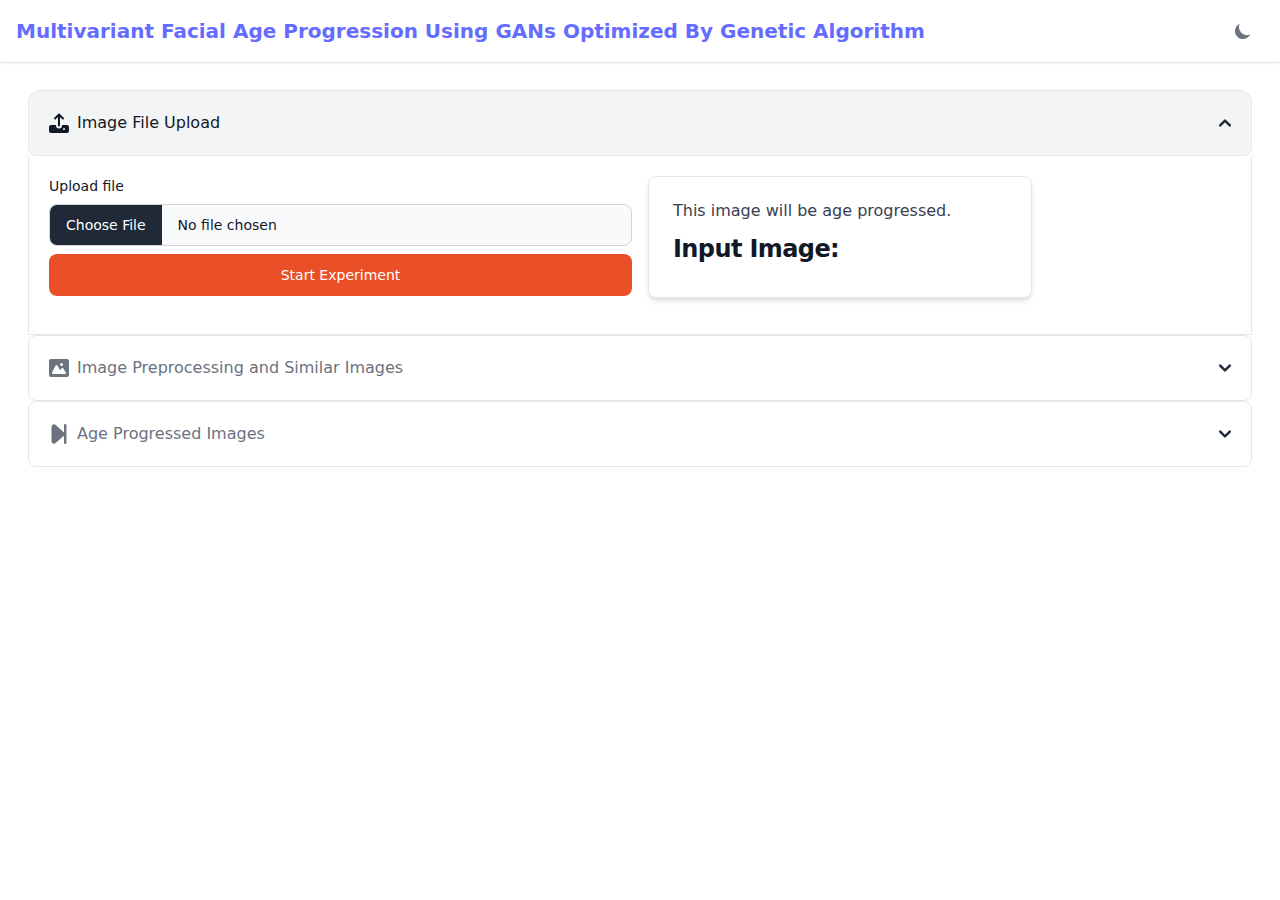
==== index.html @ 11c02775 "first commit" ====
<!doctype html>
<html lang="en">
  <head>
    <meta charset="UTF-8" />
    <link rel="icon" type="image/svg+xml" href="/vite.svg" />
    <meta name="viewport" content="width=device-width, initial-scale=1.0" />
    <title>Multivariant Facial Age Progression Using GANs Optimized By Genetic Algorithm</title>
    <script type="module" crossorigin src="/assets/index-9b1193bc.js"></script>
    <link rel="stylesheet" href="/assets/index-166c7c49.css">
  </head>
  <body class="bg-white dark:bg-gray-800">
    <div id="app"></div>
    
  </body>
</html>
---- assets/index-166c7c49.css ----
*,:before,:after{box-sizing:border-box;border-width:0;border-style:solid;border-color:#e5e7eb}:before,:after{--tw-content: ""}html{line-height:1.5;-webkit-text-size-adjust:100%;-moz-tab-size:4;-o-tab-size:4;tab-size:4;font-family:ui-sans-serif,system-ui,-apple-system,BlinkMacSystemFont,Segoe UI,Roboto,Helvetica Neue,Arial,Noto Sans,sans-serif,"Apple Color Emoji","Segoe UI Emoji",Segoe UI Symbol,"Noto Color Emoji";font-feature-settings:normal;font-variation-settings:normal}body{margin:0;line-height:inherit}hr{height:0;color:inherit;border-top-width:1px}abbr:where([title]){-webkit-text-decoration:underline dotted;text-decoration:underline dotted}h1,h2,h3,h4,h5,h6{font-size:inherit;font-weight:inherit}a{color:inherit;text-decoration:inherit}b,strong{font-weight:bolder}code,kbd,samp,pre{font-family:ui-monospace,SFMono-Regular,Menlo,Monaco,Consolas,Liberation Mono,Courier New,monospace;font-size:1em}small{font-size:80%}sub,sup{font-size:75%;line-height:0;position:relative;vertical-align:baseline}sub{bottom:-.25em}sup{top:-.5em}table{text-indent:0;border-color:inherit;border-collapse:collapse}button,input,optgroup,select,textarea{font-family:inherit;font-feature-settings:inherit;font-variation-settings:inherit;font-size:100%;font-weight:inherit;line-height:inherit;color:inherit;margin:0;padding:0}button,select{text-transform:none}button,[type=button],[type=reset],[type=submit]{-webkit-appearance:button;background-color:transparent;background-image:none}:-moz-focusring{outline:auto}:-moz-ui-invalid{box-shadow:none}progress{vertical-align:baseline}::-webkit-inner-spin-button,::-webkit-outer-spin-button{height:auto}[type=search]{-webkit-appearance:textfield;outline-offset:-2px}::-webkit-search-decoration{-webkit-appearance:none}::-webkit-file-upload-button{-webkit-appearance:button;font:inherit}summary{display:list-item}blockquote,dl,dd,h1,h2,h3,h4,h5,h6,hr,figure,p,pre{margin:0}fieldset{margin:0;padding:0}legend{padding:0}ol,ul,menu{list-style:none;margin:0;padding:0}dialog{padding:0}textarea{resize:vertical}input::-moz-placeholder,textarea::-moz-placeholder{opacity:1;color:#9ca3af}input::placeholder,textarea::placeholder{opacity:1;color:#9ca3af}button,[role=button]{cursor:pointer}:disabled{cursor:default}img,svg,video,canvas,audio,iframe,embed,object{display:block;vertical-align:middle}img,video{max-width:100%;height:auto}[hidden]{display:none}[data-tooltip-style^=light]+.tooltip>.tooltip-arrow:before{border-style:solid;border-color:#e5e7eb}[data-tooltip-style^=light]+.tooltip[data-popper-placement^=top]>.tooltip-arrow:before{border-bottom-width:1px;border-right-width:1px}[data-tooltip-style^=light]+.tooltip[data-popper-placement^=right]>.tooltip-arrow:before{border-bottom-width:1px;border-left-width:1px}[data-tooltip-style^=light]+.tooltip[data-popper-placement^=bottom]>.tooltip-arrow:before{border-top-width:1px;border-left-width:1px}[data-tooltip-style^=light]+.tooltip[data-popper-placement^=left]>.tooltip-arrow:before{border-top-width:1px;border-right-width:1px}.tooltip[data-popper-placement^=top]>.tooltip-arrow{bottom:-4px}.tooltip[data-popper-placement^=bottom]>.tooltip-arrow{top:-4px}.tooltip[data-popper-placement^=left]>.tooltip-arrow{right:-4px}.tooltip[data-popper-placement^=right]>.tooltip-arrow{left:-4px}.tooltip.invisible>.tooltip-arrow:before{visibility:hidden}[data-popper-arrow],[data-popper-arrow]:before{position:absolute;width:8px;height:8px;background:inherit}[data-popper-arrow]{visibility:hidden}[data-popper-arrow]:before{content:"";visibility:visible;transform:rotate(45deg)}[data-popper-arrow]:after{content:"";visibility:visible;transform:rotate(45deg);position:absolute;width:9px;height:9px;background:inherit}[role=tooltip]>[data-popper-arrow]:before{border-style:solid;border-color:#e5e7eb}.dark [role=tooltip]>[data-popper-arrow]:before{border-style:solid;border-color:#4b5563}[role=tooltip]>[data-popper-arrow]:after{border-style:solid;border-color:#e5e7eb}.dark [role=tooltip]>[data-popper-arrow]:after{border-style:solid;border-color:#4b5563}[data-popover][role=tooltip][data-popper-placement^=top]>[data-popper-arrow]:before{border-bottom-width:1px;border-right-width:1px}[data-popover][role=tooltip][data-popper-placement^=top]>[data-popper-arrow]:after{border-bottom-width:1px;border-right-width:1px}[data-popover][role=tooltip][data-popper-placement^=right]>[data-popper-arrow]:before{border-bottom-width:1px;border-left-width:1px}[data-popover][role=tooltip][data-popper-placement^=right]>[data-popper-arrow]:after{border-bottom-width:1px;border-left-width:1px}[data-popover][role=tooltip][data-popper-placement^=bottom]>[data-popper-arrow]:before{border-top-width:1px;border-left-width:1px}[data-popover][role=tooltip][data-popper-placement^=bottom]>[data-popper-arrow]:after{border-top-width:1px;border-left-width:1px}[data-popover][role=tooltip][data-popper-placement^=left]>[data-popper-arrow]:before{border-top-width:1px;border-right-width:1px}[data-popover][role=tooltip][data-popper-placement^=left]>[data-popper-arrow]:after{border-top-width:1px;border-right-width:1px}[data-popover][role=tooltip][data-popper-placement^=top]>[data-popper-arrow]{bottom:-5px}[data-popover][role=tooltip][data-popper-placement^=bottom]>[data-popper-arrow]{top:-5px}[data-popover][role=tooltip][data-popper-placement^=left]>[data-popper-arrow]{right:-5px}[data-popover][role=tooltip][data-popper-placement^=right]>[data-popper-arrow]{left:-5px}[type=text],[type=email],[type=url],[type=password],[type=number],[type=date],[type=datetime-local],[type=month],[type=search],[type=tel],[type=time],[type=week],[multiple],textarea,select{-webkit-appearance:none;-moz-appearance:none;appearance:none;background-color:#fff;border-color:#6b7280;border-width:1px;border-radius:0;padding:.5rem .75rem;font-size:1rem;line-height:1.5rem;--tw-shadow: 0 0 #0000}[type=text]:focus,[type=email]:focus,[type=url]:focus,[type=password]:focus,[type=number]:focus,[type=date]:focus,[type=datetime-local]:focus,[type=month]:focus,[type=search]:focus,[type=tel]:focus,[type=time]:focus,[type=week]:focus,[multiple]:focus,textarea:focus,select:focus{outline:2px solid transparent;outline-offset:2px;--tw-ring-inset: var(--tw-empty, );--tw-ring-offset-width: 0px;--tw-ring-offset-color: #fff;--tw-ring-color: #1C64F2;--tw-ring-offset-shadow: var(--tw-ring-inset) 0 0 0 var(--tw-ring-offset-width) var(--tw-ring-offset-color);--tw-ring-shadow: var(--tw-ring-inset) 0 0 0 calc(1px + var(--tw-ring-offset-width)) var(--tw-ring-color);box-shadow:var(--tw-ring-offset-shadow),var(--tw-ring-shadow),var(--tw-shadow);border-color:#1c64f2}input::-moz-placeholder,textarea::-moz-placeholder{color:#6b7280;opacity:1}input::placeholder,textarea::placeholder{color:#6b7280;opacity:1}::-webkit-datetime-edit-fields-wrapper{padding:0}::-webkit-date-and-time-value{min-height:1.5em}select:not([size]){background-image:url("data:image/svg+xml,%3csvg aria-hidden='true' xmlns='http://www.w3.org/2000/svg' fill='none' viewBox='0 0 10 6'%3e %3cpath stroke='%236B7280' stroke-linecap='round' stroke-linejoin='round' stroke-width='2' d='m1 1 4 4 4-4'/%3e %3c/svg%3e");background-position:right .75rem center;background-repeat:no-repeat;background-size:.75em .75em;padding-right:2.5rem;-webkit-print-color-adjust:exact;print-color-adjust:exact}[multiple]{background-image:initial;background-position:initial;background-repeat:unset;background-size:initial;padding-right:.75rem;-webkit-print-color-adjust:unset;print-color-adjust:unset}[type=checkbox],[type=radio]{-webkit-appearance:none;-moz-appearance:none;appearance:none;padding:0;-webkit-print-color-adjust:exact;print-color-adjust:exact;display:inline-block;vertical-align:middle;background-origin:border-box;-webkit-user-select:none;-moz-user-select:none;user-select:none;flex-shrink:0;height:1rem;width:1rem;color:#1c64f2;background-color:#fff;border-color:#6b7280;border-width:1px;--tw-shadow: 0 0 #0000}[type=checkbox]{border-radius:0}[type=radio]{border-radius:100%}[type=checkbox]:focus,[type=radio]:focus{outline:2px solid transparent;outline-offset:2px;--tw-ring-inset: var(--tw-empty, );--tw-ring-offset-width: 2px;--tw-ring-offset-color: #fff;--tw-ring-color: #1C64F2;--tw-ring-offset-shadow: var(--tw-ring-inset) 0 0 0 var(--tw-ring-offset-width) var(--tw-ring-offset-color);--tw-ring-shadow: var(--tw-ring-inset) 0 0 0 calc(2px + var(--tw-ring-offset-width)) var(--tw-ring-color);box-shadow:var(--tw-ring-offset-shadow),var(--tw-ring-shadow),var(--tw-shadow)}[type=checkbox]:checked,[type=radio]:checked,.dark [type=checkbox]:checked,.dark [type=radio]:checked{border-color:transparent;background-color:currentColor;background-size:.55em .55em;background-position:center;background-repeat:no-repeat}[type=checkbox]:checked{background-image:url("data:image/svg+xml,%3csvg aria-hidden='true' xmlns='http://www.w3.org/2000/svg' fill='none' viewBox='0 0 16 12'%3e %3cpath stroke='white' stroke-linecap='round' stroke-linejoin='round' stroke-width='3' d='M1 5.917 5.724 10.5 15 1.5'/%3e %3c/svg%3e");background-repeat:no-repeat;background-size:.55em .55em;-webkit-print-color-adjust:exact;print-color-adjust:exact}[type=radio]:checked{background-image:url("data:image/svg+xml,%3csvg viewBox='0 0 16 16' fill='white' xmlns='http://www.w3.org/2000/svg'%3e%3ccircle cx='8' cy='8' r='3'/%3e%3c/svg%3e");background-size:1em 1em}.dark [type=radio]:checked{background-image:url("data:image/svg+xml,%3csvg viewBox='0 0 16 16' fill='white' xmlns='http://www.w3.org/2000/svg'%3e%3ccircle cx='8' cy='8' r='3'/%3e%3c/svg%3e");background-size:1em 1em}[type=checkbox]:indeterminate{background-image:url("data:image/svg+xml,%3csvg aria-hidden='true' xmlns='http://www.w3.org/2000/svg' fill='none' viewBox='0 0 16 12'%3e %3cpath stroke='white' stroke-linecap='round' stroke-linejoin='round' stroke-width='3' d='M1 5.917 5.724 10.5 15 1.5'/%3e %3c/svg%3e");background-color:currentColor;border-color:transparent;background-position:center;background-repeat:no-repeat;background-size:.55em .55em;-webkit-print-color-adjust:exact;print-color-adjust:exact}[type=checkbox]:indeterminate:hover,[type=checkbox]:indeterminate:focus{border-color:transparent;background-color:currentColor}[type=file]{background:unset;border-color:inherit;border-width:0;border-radius:0;padding:0;font-size:unset;line-height:inherit}[type=file]:focus{outline:1px auto inherit}input[type=file]::file-selector-button{color:#fff;background:#1F2937;border:0;font-weight:500;font-size:.875rem;cursor:pointer;padding:.625rem 1rem .625rem 2rem;margin-inline-start:-1rem;margin-inline-end:1rem}input[type=file]::file-selector-button:hover{background:#374151}.dark input[type=file]::file-selector-button{color:#fff;background:#4B5563}.dark input[type=file]::file-selector-button:hover{background:#6B7280}input[type=range]::-webkit-slider-thumb{height:1.25rem;width:1.25rem;background:#1C64F2;border-radius:9999px;border:0;appearance:none;-moz-appearance:none;-webkit-appearance:none;cursor:pointer}input[type=range]:disabled::-webkit-slider-thumb{background:#9CA3AF}.dark input[type=range]:disabled::-webkit-slider-thumb{background:#6B7280}input[type=range]:focus::-webkit-slider-thumb{outline:2px solid transparent;outline-offset:2px;--tw-ring-offset-shadow: var(--tw-ring-inset) 0 0 0 var(--tw-ring-offset-width) var(--tw-ring-offset-color);--tw-ring-shadow: var(--tw-ring-inset) 0 0 0 calc(4px + var(--tw-ring-offset-width)) var(--tw-ring-color);box-shadow:var(--tw-ring-offset-shadow),var(--tw-ring-shadow),var(--tw-shadow, 0 0 #0000);--tw-ring-opacity: 1px;--tw-ring-color: rgb(164 202 254 / var(--tw-ring-opacity))}input[type=range]::-moz-range-thumb{height:1.25rem;width:1.25rem;background:#1C64F2;border-radius:9999px;border:0;appearance:none;-moz-appearance:none;-webkit-appearance:none;cursor:pointer}input[type=range]:disabled::-moz-range-thumb{background:#9CA3AF}.dark input[type=range]:disabled::-moz-range-thumb{background:#6B7280}input[type=range]::-moz-range-progress{background:#3F83F8}input[type=range]::-ms-fill-lower{background:#3F83F8}input[type=range].range-sm::-webkit-slider-thumb{height:1rem;width:1rem}input[type=range].range-lg::-webkit-slider-thumb{height:1.5rem;width:1.5rem}input[type=range].range-sm::-moz-range-thumb{height:1rem;width:1rem}input[type=range].range-lg::-moz-range-thumb{height:1.5rem;width:1.5rem}*,:before,:after{--tw-border-spacing-x: 0;--tw-border-spacing-y: 0;--tw-translate-x: 0;--tw-translate-y: 0;--tw-rotate: 0;--tw-skew-x: 0;--tw-skew-y: 0;--tw-scale-x: 1;--tw-scale-y: 1;--tw-pan-x: ;--tw-pan-y: ;--tw-pinch-zoom: ;--tw-scroll-snap-strictness: proximity;--tw-gradient-from-position: ;--tw-gradient-via-position: ;--tw-gradient-to-position: ;--tw-ordinal: ;--tw-slashed-zero: ;--tw-numeric-figure: ;--tw-numeric-spacing: ;--tw-numeric-fraction: ;--tw-ring-inset: ;--tw-ring-offset-width: 0px;--tw-ring-offset-color: #fff;--tw-ring-color: rgb(63 131 248 / .5);--tw-ring-offset-shadow: 0 0 #0000;--tw-ring-shadow: 0 0 #0000;--tw-shadow: 0 0 #0000;--tw-shadow-colored: 0 0 #0000;--tw-blur: ;--tw-brightness: ;--tw-contrast: ;--tw-grayscale: ;--tw-hue-rotate: ;--tw-invert: ;--tw-saturate: ;--tw-sepia: ;--tw-drop-shadow: ;--tw-backdrop-blur: ;--tw-backdrop-brightness: ;--tw-backdrop-contrast: ;--tw-backdrop-grayscale: ;--tw-backdrop-hue-rotate: ;--tw-backdrop-invert: ;--tw-backdrop-opacity: ;--tw-backdrop-saturate: ;--tw-backdrop-sepia: }::backdrop{--tw-border-spacing-x: 0;--tw-border-spacing-y: 0;--tw-translate-x: 0;--tw-translate-y: 0;--tw-rotate: 0;--tw-skew-x: 0;--tw-skew-y: 0;--tw-scale-x: 1;--tw-scale-y: 1;--tw-pan-x: ;--tw-pan-y: ;--tw-pinch-zoom: ;--tw-scroll-snap-strictness: proximity;--tw-gradient-from-position: ;--tw-gradient-via-position: ;--tw-gradient-to-position: ;--tw-ordinal: ;--tw-slashed-zero: ;--tw-numeric-figure: ;--tw-numeric-spacing: ;--tw-numeric-fraction: ;--tw-ring-inset: ;--tw-ring-offset-width: 0px;--tw-ring-offset-color: #fff;--tw-ring-color: rgb(63 131 248 / .5);--tw-ring-offset-shadow: 0 0 #0000;--tw-ring-shadow: 0 0 #0000;--tw-shadow: 0 0 #0000;--tw-shadow-colored: 0 0 #0000;--tw-blur: ;--tw-brightness: ;--tw-contrast: ;--tw-grayscale: ;--tw-hue-rotate: ;--tw-invert: ;--tw-saturate: ;--tw-sepia: ;--tw-drop-shadow: ;--tw-backdrop-blur: ;--tw-backdrop-brightness: ;--tw-backdrop-contrast: ;--tw-backdrop-grayscale: ;--tw-backdrop-hue-rotate: ;--tw-backdrop-invert: ;--tw-backdrop-opacity: ;--tw-backdrop-saturate: ;--tw-backdrop-sepia: }:root{font-family:Inter,system-ui,Avenir,Helvetica,Arial,sans-serif;line-height:1.5;font-weight:400;font-synthesis:none;text-rendering:optimizeLegibility;-webkit-font-smoothing:antialiased;-moz-osx-font-smoothing:grayscale;-webkit-text-size-adjust:100%}a{font-weight:500;color:#646cff;text-decoration:inherit}a:hover{color:#535bf2}body{margin:0;min-width:320px;min-height:100vh}h1{font-size:3.2em;line-height:1.1}.card{padding:2em}button{border-radius:8px;border:1px solid transparent;padding:.6em 1.2em;font-size:1em;font-weight:500;font-family:inherit;background-color:#1a1a1a;cursor:pointer;transition:border-color .25s}button:hover{border-color:#646cff}button:focus,button:focus-visible{outline:4px auto -webkit-focus-ring-color}@media (prefers-color-scheme: light){:root{color:#213547;background-color:#fff}a:hover{color:#747bff}button{background-color:#f9f9f9}}.container{width:100%}@media (min-width: 640px){.container{max-width:640px}}@media (min-width: 768px){.container{max-width:768px}}@media (min-width: 1024px){.container{max-width:1024px}}@media (min-width: 1280px){.container{max-width:1280px}}@media (min-width: 1536px){.container{max-width:1536px}}.sr-only{position:absolute;width:1px;height:1px;padding:0;margin:-1px;overflow:hidden;clip:rect(0,0,0,0);white-space:nowrap;border-width:0}.pointer-events-none{pointer-events:none}.static{position:static}.fixed{position:fixed}.absolute{position:absolute}.relative{position:relative}.sticky{position:sticky}.-inset-1{top:-.25rem;right:-.25rem;bottom:-.25rem;left:-.25rem}.inset-0{top:0;right:0;bottom:0;left:0}.inset-x-0{left:0;right:0}.inset-y-0{top:0;bottom:0}.-left-1{left:-.25rem}.-left-1\.5{left:-.375rem}.-left-14{left:-3.5rem}.-left-3{left:-.75rem}.-left-\[17px\]{left:-17px}.-right-\[16px\]{right:-16px}.-right-\[17px\]{right:-17px}.bottom-0{bottom:0}.bottom-4{bottom:1rem}.bottom-5{bottom:1.25rem}.bottom-6{bottom:1.5rem}.left-0{left:0}.left-1{left:.25rem}.left-1\/2{left:50%}.left-2{left:.5rem}.left-2\.5{left:.625rem}.left-5{left:1.25rem}.right-0{right:0}.right-2{right:.5rem}.right-2\.5{right:.625rem}.right-5{right:1.25rem}.right-6{right:1.5rem}.top-0{top:0}.top-1{top:.25rem}.top-1\/2{top:50%}.top-2{top:.5rem}.top-3{top:.75rem}.top-4{top:1rem}.top-5{top:1.25rem}.top-6{top:1.5rem}.top-\[124px\]{top:124px}.top-\[142px\]{top:142px}.top-\[178px\]{top:178px}.top-\[40px\]{top:40px}.top-\[72px\]{top:72px}.top-\[88px\]{top:88px}.top-\[calc\(100\%\+1rem\)\]{top:calc(100% + 1rem)}.-z-10{z-index:-10}.z-0{z-index:0}.z-10{z-index:10}.z-30{z-index:30}.z-40{z-index:40}.z-50{z-index:50}.col-span-2{grid-column:span 2 / span 2}.m-0{margin:0}.m-0\.5{margin:.125rem}.-mx-1{margin-left:-.25rem;margin-right:-.25rem}.-mx-1\.5{margin-left:-.375rem;margin-right:-.375rem}.-my-1{margin-top:-.25rem;margin-bottom:-.25rem}.-my-1\.5{margin-top:-.375rem;margin-bottom:-.375rem}.mx-2{margin-left:.5rem;margin-right:.5rem}.mx-4{margin-left:1rem;margin-right:1rem}.mx-auto{margin-left:auto;margin-right:auto}.my-1{margin-top:.25rem;margin-bottom:.25rem}.my-2{margin-top:.5rem;margin-bottom:.5rem}.my-8{margin-top:2rem;margin-bottom:2rem}.-mb-px{margin-bottom:-1px}.-ml-4{margin-left:-1rem}.-mr-1{margin-right:-.25rem}.-mr-1\.5{margin-right:-.375rem}.-mt-px{margin-top:-1px}.mb-1{margin-bottom:.25rem}.mb-10{margin-bottom:2.5rem}.mb-2{margin-bottom:.5rem}.mb-2\.5{margin-bottom:.625rem}.mb-3{margin-bottom:.75rem}.mb-4{margin-bottom:1rem}.mb-5{margin-bottom:1.25rem}.mb-6{margin-bottom:1.5rem}.mb-px{margin-bottom:1px}.ml-1{margin-left:.25rem}.ml-1\.5{margin-left:.375rem}.ml-2{margin-left:.5rem}.ml-3{margin-left:.75rem}.ml-4{margin-left:1rem}.ml-6{margin-left:1.5rem}.ml-auto{margin-left:auto}.mr-1{margin-right:.25rem}.mr-2{margin-right:.5rem}.mr-3{margin-right:.75rem}.mr-4{margin-right:1rem}.mt-0{margin-top:0}.mt-0\.5{margin-top:.125rem}.mt-1{margin-top:.25rem}.mt-1\.5{margin-top:.375rem}.mt-2{margin-top:.5rem}.mt-3{margin-top:.75rem}.mt-4{margin-top:1rem}.mt-6{margin-top:1.5rem}.block{display:block}.inline-block{display:inline-block}.inline{display:inline}.flex{display:flex}.inline-flex{display:inline-flex}.table{display:table}.grid{display:grid}.\!hidden{display:none!important}.hidden{display:none}.h-0{height:0px}.h-0\.5{height:.125rem}.h-1{height:.25rem}.h-10{height:2.5rem}.h-12{height:3rem}.h-14{height:3.5rem}.h-16{height:4rem}.h-2{height:.5rem}.h-2\.5{height:.625rem}.h-20{height:5rem}.h-24{height:6rem}.h-3{height:.75rem}.h-3\.5{height:.875rem}.h-36{height:9rem}.h-4{height:1rem}.h-48{height:12rem}.h-5{height:1.25rem}.h-56{height:14rem}.h-6{height:1.5rem}.h-64{height:16rem}.h-7{height:1.75rem}.h-72{height:18rem}.h-8{height:2rem}.h-80{height:20rem}.h-9{height:2.25rem}.h-96{height:24rem}.h-\[10px\]{height:10px}.h-\[140px\]{height:140px}.h-\[156px\]{height:156px}.h-\[172px\]{height:172px}.h-\[17px\]{height:17px}.h-\[18px\]{height:18px}.h-\[193px\]{height:193px}.h-\[213px\]{height:213px}.h-\[24px\]{height:24px}.h-\[32px\]{height:32px}.h-\[41px\]{height:41px}.h-\[426px\]{height:426px}.h-\[454px\]{height:454px}.h-\[46px\]{height:46px}.h-\[52px\]{height:52px}.h-\[55px\]{height:55px}.h-\[572px\]{height:572px}.h-\[5px\]{height:5px}.h-\[600px\]{height:600px}.h-\[63px\]{height:63px}.h-\[64px\]{height:64px}.h-auto{height:auto}.h-full{height:100%}.h-modal{height:calc(100% - 2rem)}.h-px{height:1px}.max-h-64{max-height:16rem}.max-h-full{max-height:100%}.w-1{width:.25rem}.w-1\/2{width:50%}.w-10{width:2.5rem}.w-10\/12{width:83.333333%}.w-11{width:2.75rem}.w-11\/12{width:91.666667%}.w-12{width:3rem}.w-14{width:3.5rem}.w-2{width:.5rem}.w-2\.5{width:.625rem}.w-2\/4{width:50%}.w-20{width:5rem}.w-24{width:6rem}.w-3{width:.75rem}.w-3\.5{width:.875rem}.w-32{width:8rem}.w-36{width:9rem}.w-4{width:1rem}.w-48{width:12rem}.w-5{width:1.25rem}.w-6{width:1.5rem}.w-64{width:16rem}.w-8{width:2rem}.w-8\/12{width:66.666667%}.w-80{width:20rem}.w-9{width:2.25rem}.w-9\/12{width:75%}.w-\[100\%\]{width:100%}.w-\[10px\]{width:10px}.w-\[148px\]{width:148px}.w-\[188px\]{width:188px}.w-\[1px\]{width:1px}.w-\[208px\]{width:208px}.w-\[272px\]{width:272px}.w-\[300px\]{width:300px}.w-\[3px\]{width:3px}.w-\[52px\]{width:52px}.w-\[56px\]{width:56px}.w-\[6px\]{width:6px}.w-\[calc\(100\%-2rem\)\]{width:calc(100% - 2rem)}.w-full{width:100%}.min-w-\[100\%\]{min-width:100%}.max-w-2xl{max-width:42rem}.max-w-4xl{max-width:56rem}.max-w-7xl{max-width:80rem}.max-w-\[133px\]{max-width:133px}.max-w-\[301px\]{max-width:301px}.max-w-\[341px\]{max-width:341px}.max-w-\[351px\]{max-width:351px}.max-w-\[540px\]{max-width:540px}.max-w-\[640px\]{max-width:640px}.max-w-\[83px\]{max-width:83px}.max-w-full{max-width:100%}.max-w-lg{max-width:32rem}.max-w-md{max-width:28rem}.max-w-screen-md{max-width:768px}.max-w-screen-xl{max-width:1280px}.max-w-sm{max-width:24rem}.max-w-xl{max-width:36rem}.max-w-xs{max-width:20rem}.flex-1{flex:1 1 0%}.flex-shrink-0,.shrink-0{flex-shrink:0}.origin-\[0\]{transform-origin:0}.-translate-x-1\/2{--tw-translate-x: -50%;transform:translate(var(--tw-translate-x),var(--tw-translate-y)) rotate(var(--tw-rotate)) skew(var(--tw-skew-x)) skewY(var(--tw-skew-y)) scaleX(var(--tw-scale-x)) scaleY(var(--tw-scale-y))}.-translate-x-1\/3{--tw-translate-x: -33.333333%;transform:translate(var(--tw-translate-x),var(--tw-translate-y)) rotate(var(--tw-rotate)) skew(var(--tw-skew-x)) skewY(var(--tw-skew-y)) scaleX(var(--tw-scale-x)) scaleY(var(--tw-scale-y))}.-translate-y-1\/2{--tw-translate-y: -50%;transform:translate(var(--tw-translate-x),var(--tw-translate-y)) rotate(var(--tw-rotate)) skew(var(--tw-skew-x)) skewY(var(--tw-skew-y)) scaleX(var(--tw-scale-x)) scaleY(var(--tw-scale-y))}.-translate-y-1\/3{--tw-translate-y: -33.333333%;transform:translate(var(--tw-translate-x),var(--tw-translate-y)) rotate(var(--tw-rotate)) skew(var(--tw-skew-x)) skewY(var(--tw-skew-y)) scaleX(var(--tw-scale-x)) scaleY(var(--tw-scale-y))}.-translate-y-4{--tw-translate-y: -1rem;transform:translate(var(--tw-translate-x),var(--tw-translate-y)) rotate(var(--tw-rotate)) skew(var(--tw-skew-x)) skewY(var(--tw-skew-y)) scaleX(var(--tw-scale-x)) scaleY(var(--tw-scale-y))}.-translate-y-6{--tw-translate-y: -1.5rem;transform:translate(var(--tw-translate-x),var(--tw-translate-y)) rotate(var(--tw-rotate)) skew(var(--tw-skew-x)) skewY(var(--tw-skew-y)) scaleX(var(--tw-scale-x)) scaleY(var(--tw-scale-y))}.translate-x-1\/3{--tw-translate-x: 33.333333%;transform:translate(var(--tw-translate-x),var(--tw-translate-y)) rotate(var(--tw-rotate)) skew(var(--tw-skew-x)) skewY(var(--tw-skew-y)) scaleX(var(--tw-scale-x)) scaleY(var(--tw-scale-y))}.translate-y-1\/3{--tw-translate-y: 33.333333%;transform:translate(var(--tw-translate-x),var(--tw-translate-y)) rotate(var(--tw-rotate)) skew(var(--tw-skew-x)) skewY(var(--tw-skew-y)) scaleX(var(--tw-scale-x)) scaleY(var(--tw-scale-y))}.rotate-45{--tw-rotate: 45deg;transform:translate(var(--tw-translate-x),var(--tw-translate-y)) rotate(var(--tw-rotate)) skew(var(--tw-skew-x)) skewY(var(--tw-skew-y)) scaleX(var(--tw-scale-x)) scaleY(var(--tw-scale-y))}.scale-75{--tw-scale-x: .75;--tw-scale-y: .75;transform:translate(var(--tw-translate-x),var(--tw-translate-y)) rotate(var(--tw-rotate)) skew(var(--tw-skew-x)) skewY(var(--tw-skew-y)) scaleX(var(--tw-scale-x)) scaleY(var(--tw-scale-y))}.transform{transform:translate(var(--tw-translate-x),var(--tw-translate-y)) rotate(var(--tw-rotate)) skew(var(--tw-skew-x)) skewY(var(--tw-skew-y)) scaleX(var(--tw-scale-x)) scaleY(var(--tw-scale-y))}@keyframes pulse{50%{opacity:.5}}.animate-pulse{animation:pulse 2s cubic-bezier(.4,0,.6,1) infinite}@keyframes spin{to{transform:rotate(360deg)}}.animate-spin{animation:spin 1s linear infinite}.cursor-not-allowed{cursor:not-allowed}.cursor-pointer{cursor:pointer}.resize{resize:both}.list-inside{list-style-position:inside}.list-outside{list-style-position:outside}.list-decimal{list-style-type:decimal}.list-disc{list-style-type:disc}.list-none{list-style-type:none}.appearance-none{-webkit-appearance:none;-moz-appearance:none;appearance:none}.grid-flow-row{grid-auto-flow:row}.grid-cols-1{grid-template-columns:repeat(1,minmax(0,1fr))}.grid-cols-2{grid-template-columns:repeat(2,minmax(0,1fr))}.grid-cols-3{grid-template-columns:repeat(3,minmax(0,1fr))}.grid-cols-4{grid-template-columns:repeat(4,minmax(0,1fr))}.grid-cols-7{grid-template-columns:repeat(7,minmax(0,1fr))}.flex-row{flex-direction:row}.flex-col{flex-direction:column}.flex-col-reverse{flex-direction:column-reverse}.flex-wrap{flex-wrap:wrap}.items-start{align-items:flex-start}.items-end{align-items:flex-end}.items-center{align-items:center}.items-baseline{align-items:baseline}.justify-start{justify-content:flex-start}.justify-end{justify-content:flex-end}.justify-center{justify-content:center}.justify-between{justify-content:space-between}.justify-around{justify-content:space-around}.gap-1{gap:.25rem}.gap-2{gap:.5rem}.gap-3{gap:.75rem}.gap-4{gap:1rem}.gap-8{gap:2rem}.gap-y-4{row-gap:1rem}.-space-x-px>:not([hidden])~:not([hidden]){--tw-space-x-reverse: 0;margin-right:calc(-1px * var(--tw-space-x-reverse));margin-left:calc(-1px * calc(1 - var(--tw-space-x-reverse)))}.space-x-1>:not([hidden])~:not([hidden]){--tw-space-x-reverse: 0;margin-right:calc(.25rem * var(--tw-space-x-reverse));margin-left:calc(.25rem * calc(1 - var(--tw-space-x-reverse)))}.space-x-2>:not([hidden])~:not([hidden]){--tw-space-x-reverse: 0;margin-right:calc(.5rem * var(--tw-space-x-reverse));margin-left:calc(.5rem * calc(1 - var(--tw-space-x-reverse)))}.space-x-3>:not([hidden])~:not([hidden]){--tw-space-x-reverse: 0;margin-right:calc(.75rem * var(--tw-space-x-reverse));margin-left:calc(.75rem * calc(1 - var(--tw-space-x-reverse)))}.space-x-4>:not([hidden])~:not([hidden]){--tw-space-x-reverse: 0;margin-right:calc(1rem * var(--tw-space-x-reverse));margin-left:calc(1rem * calc(1 - var(--tw-space-x-reverse)))}.space-x-6>:not([hidden])~:not([hidden]){--tw-space-x-reverse: 0;margin-right:calc(1.5rem * var(--tw-space-x-reverse));margin-left:calc(1.5rem * calc(1 - var(--tw-space-x-reverse)))}.space-y-1>:not([hidden])~:not([hidden]){--tw-space-y-reverse: 0;margin-top:calc(.25rem * calc(1 - var(--tw-space-y-reverse)));margin-bottom:calc(.25rem * var(--tw-space-y-reverse))}.space-y-2>:not([hidden])~:not([hidden]){--tw-space-y-reverse: 0;margin-top:calc(.5rem * calc(1 - var(--tw-space-y-reverse)));margin-bottom:calc(.5rem * var(--tw-space-y-reverse))}.space-y-2\.5>:not([hidden])~:not([hidden]){--tw-space-y-reverse: 0;margin-top:calc(.625rem * calc(1 - var(--tw-space-y-reverse)));margin-bottom:calc(.625rem * var(--tw-space-y-reverse))}.space-y-4>:not([hidden])~:not([hidden]){--tw-space-y-reverse: 0;margin-top:calc(1rem * calc(1 - var(--tw-space-y-reverse)));margin-bottom:calc(1rem * var(--tw-space-y-reverse))}.space-y-6>:not([hidden])~:not([hidden]){--tw-space-y-reverse: 0;margin-top:calc(1.5rem * calc(1 - var(--tw-space-y-reverse)));margin-bottom:calc(1.5rem * var(--tw-space-y-reverse))}.space-y-8>:not([hidden])~:not([hidden]){--tw-space-y-reverse: 0;margin-top:calc(2rem * calc(1 - var(--tw-space-y-reverse)));margin-bottom:calc(2rem * var(--tw-space-y-reverse))}.divide-x>:not([hidden])~:not([hidden]){--tw-divide-x-reverse: 0;border-right-width:calc(1px * var(--tw-divide-x-reverse));border-left-width:calc(1px * calc(1 - var(--tw-divide-x-reverse)))}.divide-y>:not([hidden])~:not([hidden]){--tw-divide-y-reverse: 0;border-top-width:calc(1px * calc(1 - var(--tw-divide-y-reverse)));border-bottom-width:calc(1px * var(--tw-divide-y-reverse))}.divide-blue-300>:not([hidden])~:not([hidden]){--tw-divide-opacity: 1;border-color:rgb(164 202 254 / var(--tw-divide-opacity))}.divide-blue-400>:not([hidden])~:not([hidden]){--tw-divide-opacity: 1;border-color:rgb(118 169 250 / var(--tw-divide-opacity))}.divide-gray-100>:not([hidden])~:not([hidden]){--tw-divide-opacity: 1;border-color:rgb(243 244 246 / var(--tw-divide-opacity))}.divide-gray-200>:not([hidden])~:not([hidden]){--tw-divide-opacity: 1;border-color:rgb(229 231 235 / var(--tw-divide-opacity))}.divide-gray-300>:not([hidden])~:not([hidden]){--tw-divide-opacity: 1;border-color:rgb(209 213 219 / var(--tw-divide-opacity))}.divide-gray-400>:not([hidden])~:not([hidden]){--tw-divide-opacity: 1;border-color:rgb(156 163 175 / var(--tw-divide-opacity))}.divide-gray-500>:not([hidden])~:not([hidden]){--tw-divide-opacity: 1;border-color:rgb(107 114 128 / var(--tw-divide-opacity))}.divide-gray-700>:not([hidden])~:not([hidden]){--tw-divide-opacity: 1;border-color:rgb(55 65 81 / var(--tw-divide-opacity))}.divide-green-300>:not([hidden])~:not([hidden]){--tw-divide-opacity: 1;border-color:rgb(132 225 188 / var(--tw-divide-opacity))}.divide-green-400>:not([hidden])~:not([hidden]){--tw-divide-opacity: 1;border-color:rgb(49 196 141 / var(--tw-divide-opacity))}.divide-indigo-300>:not([hidden])~:not([hidden]){--tw-divide-opacity: 1;border-color:rgb(180 198 252 / var(--tw-divide-opacity))}.divide-indigo-400>:not([hidden])~:not([hidden]){--tw-divide-opacity: 1;border-color:rgb(141 162 251 / var(--tw-divide-opacity))}.divide-orange-300>:not([hidden])~:not([hidden]){--tw-divide-opacity: 1;border-color:rgb(253 186 140 / var(--tw-divide-opacity))}.divide-pink-300>:not([hidden])~:not([hidden]){--tw-divide-opacity: 1;border-color:rgb(248 180 217 / var(--tw-divide-opacity))}.divide-pink-400>:not([hidden])~:not([hidden]){--tw-divide-opacity: 1;border-color:rgb(241 126 184 / var(--tw-divide-opacity))}.divide-primary-500>:not([hidden])~:not([hidden]){--tw-divide-opacity: 1;border-color:rgb(254 121 93 / var(--tw-divide-opacity))}.divide-purple-300>:not([hidden])~:not([hidden]){--tw-divide-opacity: 1;border-color:rgb(202 191 253 / var(--tw-divide-opacity))}.divide-purple-400>:not([hidden])~:not([hidden]){--tw-divide-opacity: 1;border-color:rgb(172 148 250 / var(--tw-divide-opacity))}.divide-red-300>:not([hidden])~:not([hidden]){--tw-divide-opacity: 1;border-color:rgb(248 180 180 / var(--tw-divide-opacity))}.divide-red-400>:not([hidden])~:not([hidden]){--tw-divide-opacity: 1;border-color:rgb(249 128 128 / var(--tw-divide-opacity))}.divide-yellow-300>:not([hidden])~:not([hidden]){--tw-divide-opacity: 1;border-color:rgb(250 202 21 / var(--tw-divide-opacity))}.divide-yellow-400>:not([hidden])~:not([hidden]){--tw-divide-opacity: 1;border-color:rgb(227 160 8 / var(--tw-divide-opacity))}.self-center{align-self:center}.overflow-hidden{overflow:hidden}.overflow-x-auto{overflow-x:auto}.overflow-y-auto{overflow-y:auto}.overflow-y-scroll{overflow-y:scroll}.overscroll-contain{overscroll-behavior:contain}.whitespace-normal{white-space:normal}.whitespace-nowrap{white-space:nowrap}.whitespace-pre{white-space:pre}.whitespace-pre-line{white-space:pre-line}.whitespace-pre-wrap{white-space:pre-wrap}.\!rounded-md{border-radius:.375rem!important}.rounded{border-radius:.25rem}.rounded-\[2\.5rem\]{border-radius:2.5rem}.rounded-\[2rem\]{border-radius:2rem}.rounded-full{border-radius:9999px}.rounded-lg{border-radius:.5rem}.rounded-sm{border-radius:.125rem}.rounded-xl{border-radius:.75rem}.rounded-b{border-bottom-right-radius:.25rem;border-bottom-left-radius:.25rem}.rounded-b-\[1rem\]{border-bottom-right-radius:1rem;border-bottom-left-radius:1rem}.rounded-b-\[2\.5rem\]{border-bottom-right-radius:2.5rem;border-bottom-left-radius:2.5rem}.rounded-b-lg{border-bottom-right-radius:.5rem;border-bottom-left-radius:.5rem}.rounded-b-xl{border-bottom-right-radius:.75rem;border-bottom-left-radius:.75rem}.rounded-l{border-top-left-radius:.25rem;border-bottom-left-radius:.25rem}.rounded-l-full{border-top-left-radius:9999px;border-bottom-left-radius:9999px}.rounded-l-lg{border-top-left-radius:.5rem;border-bottom-left-radius:.5rem}.rounded-r{border-top-right-radius:.25rem;border-bottom-right-radius:.25rem}.rounded-r-full{border-top-right-radius:9999px;border-bottom-right-radius:9999px}.rounded-r-lg{border-top-right-radius:.5rem;border-bottom-right-radius:.5rem}.rounded-t{border-top-left-radius:.25rem;border-top-right-radius:.25rem}.rounded-t-\[2\.5rem\]{border-top-left-radius:2.5rem;border-top-right-radius:2.5rem}.rounded-t-lg{border-top-left-radius:.5rem;border-top-right-radius:.5rem}.rounded-t-md{border-top-left-radius:.375rem;border-top-right-radius:.375rem}.rounded-t-sm{border-top-left-radius:.125rem;border-top-right-radius:.125rem}.rounded-t-xl{border-top-left-radius:.75rem;border-top-right-radius:.75rem}.\!border-0{border-width:0px!important}.border{border-width:1px}.border-0{border-width:0px}.border-2{border-width:2px}.border-\[10px\]{border-width:10px}.border-\[14px\]{border-width:14px}.border-\[16px\]{border-width:16px}.border-\[8px\]{border-width:8px}.border-x{border-left-width:1px;border-right-width:1px}.border-y{border-top-width:1px;border-bottom-width:1px}.border-b{border-bottom-width:1px}.border-b-2{border-bottom-width:2px}.border-l{border-left-width:1px}.border-l-0{border-left-width:0px}.border-l-4{border-left-width:4px}.border-r{border-right-width:1px}.border-t{border-top-width:1px}.border-dashed{border-style:dashed}.border-blue-300{--tw-border-opacity: 1;border-color:rgb(164 202 254 / var(--tw-border-opacity))}.border-blue-400{--tw-border-opacity: 1;border-color:rgb(118 169 250 / var(--tw-border-opacity))}.border-blue-700{--tw-border-opacity: 1;border-color:rgb(26 86 219 / var(--tw-border-opacity))}.border-gray-100{--tw-border-opacity: 1;border-color:rgb(243 244 246 / var(--tw-border-opacity))}.border-gray-200{--tw-border-opacity: 1;border-color:rgb(229 231 235 / var(--tw-border-opacity))}.border-gray-300{--tw-border-opacity: 1;border-color:rgb(209 213 219 / var(--tw-border-opacity))}.border-gray-500{--tw-border-opacity: 1;border-color:rgb(107 114 128 / var(--tw-border-opacity))}.border-gray-700{--tw-border-opacity: 1;border-color:rgb(55 65 81 / var(--tw-border-opacity))}.border-gray-800{--tw-border-opacity: 1;border-color:rgb(31 41 55 / var(--tw-border-opacity))}.border-gray-900{--tw-border-opacity: 1;border-color:rgb(17 24 39 / var(--tw-border-opacity))}.border-green-300{--tw-border-opacity: 1;border-color:rgb(132 225 188 / var(--tw-border-opacity))}.border-green-400{--tw-border-opacity: 1;border-color:rgb(49 196 141 / var(--tw-border-opacity))}.border-green-500{--tw-border-opacity: 1;border-color:rgb(14 159 110 / var(--tw-border-opacity))}.border-green-600{--tw-border-opacity: 1;border-color:rgb(5 122 85 / var(--tw-border-opacity))}.border-green-700{--tw-border-opacity: 1;border-color:rgb(4 108 78 / var(--tw-border-opacity))}.border-indigo-300{--tw-border-opacity: 1;border-color:rgb(180 198 252 / var(--tw-border-opacity))}.border-indigo-400{--tw-border-opacity: 1;border-color:rgb(141 162 251 / var(--tw-border-opacity))}.border-inherit{border-color:inherit}.border-orange-300{--tw-border-opacity: 1;border-color:rgb(253 186 140 / var(--tw-border-opacity))}.border-pink-300{--tw-border-opacity: 1;border-color:rgb(248 180 217 / var(--tw-border-opacity))}.border-pink-400{--tw-border-opacity: 1;border-color:rgb(241 126 184 / var(--tw-border-opacity))}.border-primary-400{--tw-border-opacity: 1;border-color:rgb(255 188 173 / var(--tw-border-opacity))}.border-primary-500{--tw-border-opacity: 1;border-color:rgb(254 121 93 / var(--tw-border-opacity))}.border-primary-600{--tw-border-opacity: 1;border-color:rgb(239 86 47 / var(--tw-border-opacity))}.border-primary-700{--tw-border-opacity: 1;border-color:rgb(235 79 39 / var(--tw-border-opacity))}.border-purple-300{--tw-border-opacity: 1;border-color:rgb(202 191 253 / var(--tw-border-opacity))}.border-purple-400{--tw-border-opacity: 1;border-color:rgb(172 148 250 / var(--tw-border-opacity))}.border-purple-700{--tw-border-opacity: 1;border-color:rgb(108 43 217 / var(--tw-border-opacity))}.border-red-300{--tw-border-opacity: 1;border-color:rgb(248 180 180 / var(--tw-border-opacity))}.border-red-400{--tw-border-opacity: 1;border-color:rgb(249 128 128 / var(--tw-border-opacity))}.border-red-500{--tw-border-opacity: 1;border-color:rgb(240 82 82 / var(--tw-border-opacity))}.border-red-600{--tw-border-opacity: 1;border-color:rgb(224 36 36 / var(--tw-border-opacity))}.border-red-700{--tw-border-opacity: 1;border-color:rgb(200 30 30 / var(--tw-border-opacity))}.border-transparent{border-color:transparent}.border-white{--tw-border-opacity: 1;border-color:rgb(255 255 255 / var(--tw-border-opacity))}.border-yellow-300{--tw-border-opacity: 1;border-color:rgb(250 202 21 / var(--tw-border-opacity))}.border-yellow-400{--tw-border-opacity: 1;border-color:rgb(227 160 8 / var(--tw-border-opacity))}.bg-blue-100{--tw-bg-opacity: 1;background-color:rgb(225 239 254 / var(--tw-bg-opacity))}.bg-blue-200{--tw-bg-opacity: 1;background-color:rgb(195 221 253 / var(--tw-bg-opacity))}.bg-blue-50{--tw-bg-opacity: 1;background-color:rgb(235 245 255 / var(--tw-bg-opacity))}.bg-blue-500{--tw-bg-opacity: 1;background-color:rgb(63 131 248 / var(--tw-bg-opacity))}.bg-blue-600{--tw-bg-opacity: 1;background-color:rgb(28 100 242 / var(--tw-bg-opacity))}.bg-blue-700{--tw-bg-opacity: 1;background-color:rgb(26 86 219 / var(--tw-bg-opacity))}.bg-blue-800{--tw-bg-opacity: 1;background-color:rgb(30 66 159 / var(--tw-bg-opacity))}.bg-gray-100{--tw-bg-opacity: 1;background-color:rgb(243 244 246 / var(--tw-bg-opacity))}.bg-gray-200{--tw-bg-opacity: 1;background-color:rgb(229 231 235 / var(--tw-bg-opacity))}.bg-gray-300{--tw-bg-opacity: 1;background-color:rgb(209 213 219 / var(--tw-bg-opacity))}.bg-gray-400{--tw-bg-opacity: 1;background-color:rgb(156 163 175 / var(--tw-bg-opacity))}.bg-gray-50{--tw-bg-opacity: 1;background-color:rgb(249 250 251 / var(--tw-bg-opacity))}.bg-gray-600{--tw-bg-opacity: 1;background-color:rgb(75 85 99 / var(--tw-bg-opacity))}.bg-gray-700{--tw-bg-opacity: 1;background-color:rgb(55 65 81 / var(--tw-bg-opacity))}.bg-gray-800{--tw-bg-opacity: 1;background-color:rgb(31 41 55 / var(--tw-bg-opacity))}.bg-gray-900{--tw-bg-opacity: 1;background-color:rgb(17 24 39 / var(--tw-bg-opacity))}.bg-green-100{--tw-bg-opacity: 1;background-color:rgb(222 247 236 / var(--tw-bg-opacity))}.bg-green-50{--tw-bg-opacity: 1;background-color:rgb(243 250 247 / var(--tw-bg-opacity))}.bg-green-500{--tw-bg-opacity: 1;background-color:rgb(14 159 110 / var(--tw-bg-opacity))}.bg-green-600{--tw-bg-opacity: 1;background-color:rgb(5 122 85 / var(--tw-bg-opacity))}.bg-green-700{--tw-bg-opacity: 1;background-color:rgb(4 108 78 / var(--tw-bg-opacity))}.bg-green-800{--tw-bg-opacity: 1;background-color:rgb(3 84 63 / var(--tw-bg-opacity))}.bg-indigo-100{--tw-bg-opacity: 1;background-color:rgb(229 237 255 / var(--tw-bg-opacity))}.bg-indigo-50{--tw-bg-opacity: 1;background-color:rgb(240 245 255 / var(--tw-bg-opacity))}.bg-indigo-500{--tw-bg-opacity: 1;background-color:rgb(104 117 245 / var(--tw-bg-opacity))}.bg-indigo-600{--tw-bg-opacity: 1;background-color:rgb(88 80 236 / var(--tw-bg-opacity))}.bg-indigo-800{--tw-bg-opacity: 1;background-color:rgb(66 56 157 / var(--tw-bg-opacity))}.bg-inherit{background-color:inherit}.bg-orange-100{--tw-bg-opacity: 1;background-color:rgb(254 236 220 / var(--tw-bg-opacity))}.bg-orange-50{--tw-bg-opacity: 1;background-color:rgb(255 248 241 / var(--tw-bg-opacity))}.bg-orange-600{--tw-bg-opacity: 1;background-color:rgb(208 56 1 / var(--tw-bg-opacity))}.bg-pink-100{--tw-bg-opacity: 1;background-color:rgb(252 232 243 / var(--tw-bg-opacity))}.bg-pink-50{--tw-bg-opacity: 1;background-color:rgb(253 242 248 / var(--tw-bg-opacity))}.bg-pink-500{--tw-bg-opacity: 1;background-color:rgb(231 70 148 / var(--tw-bg-opacity))}.bg-pink-800{--tw-bg-opacity: 1;background-color:rgb(153 21 75 / var(--tw-bg-opacity))}.bg-primary-100{--tw-bg-opacity: 1;background-color:rgb(255 241 238 / var(--tw-bg-opacity))}.bg-primary-200{--tw-bg-opacity: 1;background-color:rgb(255 228 222 / var(--tw-bg-opacity))}.bg-primary-50{--tw-bg-opacity: 1;background-color:rgb(255 245 242 / var(--tw-bg-opacity))}.bg-primary-500{--tw-bg-opacity: 1;background-color:rgb(254 121 93 / var(--tw-bg-opacity))}.bg-primary-600{--tw-bg-opacity: 1;background-color:rgb(239 86 47 / var(--tw-bg-opacity))}.bg-primary-700{--tw-bg-opacity: 1;background-color:rgb(235 79 39 / var(--tw-bg-opacity))}.bg-primary-800{--tw-bg-opacity: 1;background-color:rgb(204 69 34 / var(--tw-bg-opacity))}.bg-purple-100{--tw-bg-opacity: 1;background-color:rgb(237 235 254 / var(--tw-bg-opacity))}.bg-purple-50{--tw-bg-opacity: 1;background-color:rgb(246 245 255 / var(--tw-bg-opacity))}.bg-purple-500{--tw-bg-opacity: 1;background-color:rgb(144 97 249 / var(--tw-bg-opacity))}.bg-purple-600{--tw-bg-opacity: 1;background-color:rgb(126 58 242 / var(--tw-bg-opacity))}.bg-purple-700{--tw-bg-opacity: 1;background-color:rgb(108 43 217 / var(--tw-bg-opacity))}.bg-purple-800{--tw-bg-opacity: 1;background-color:rgb(85 33 181 / var(--tw-bg-opacity))}.bg-red-100{--tw-bg-opacity: 1;background-color:rgb(253 232 232 / var(--tw-bg-opacity))}.bg-red-50{--tw-bg-opacity: 1;background-color:rgb(253 242 242 / var(--tw-bg-opacity))}.bg-red-500{--tw-bg-opacity: 1;background-color:rgb(240 82 82 / var(--tw-bg-opacity))}.bg-red-600{--tw-bg-opacity: 1;background-color:rgb(224 36 36 / var(--tw-bg-opacity))}.bg-red-700{--tw-bg-opacity: 1;background-color:rgb(200 30 30 / var(--tw-bg-opacity))}.bg-red-900{--tw-bg-opacity: 1;background-color:rgb(119 29 29 / var(--tw-bg-opacity))}.bg-teal-500{--tw-bg-opacity: 1;background-color:rgb(6 148 162 / var(--tw-bg-opacity))}.bg-transparent{background-color:transparent}.bg-white{--tw-bg-opacity: 1;background-color:rgb(255 255 255 / var(--tw-bg-opacity))}.bg-white\/30{background-color:#ffffff4d}.bg-yellow-100{--tw-bg-opacity: 1;background-color:rgb(253 246 178 / var(--tw-bg-opacity))}.bg-yellow-300{--tw-bg-opacity: 1;background-color:rgb(250 202 21 / var(--tw-bg-opacity))}.bg-yellow-400{--tw-bg-opacity: 1;background-color:rgb(227 160 8 / var(--tw-bg-opacity))}.bg-yellow-50{--tw-bg-opacity: 1;background-color:rgb(253 253 234 / var(--tw-bg-opacity))}.bg-yellow-500{--tw-bg-opacity: 1;background-color:rgb(194 120 3 / var(--tw-bg-opacity))}.bg-yellow-600{--tw-bg-opacity: 1;background-color:rgb(159 88 10 / var(--tw-bg-opacity))}.bg-opacity-50{--tw-bg-opacity: .5}.bg-opacity-75{--tw-bg-opacity: .75}.bg-gradient-to-br{background-image:linear-gradient(to bottom right,var(--tw-gradient-stops))}.bg-gradient-to-r{background-image:linear-gradient(to right,var(--tw-gradient-stops))}.from-blue-500{--tw-gradient-from: #3F83F8 var(--tw-gradient-from-position);--tw-gradient-to: rgb(63 131 248 / 0) var(--tw-gradient-to-position);--tw-gradient-stops: var(--tw-gradient-from), var(--tw-gradient-to)}.from-cyan-400{--tw-gradient-from: #22d3ee var(--tw-gradient-from-position);--tw-gradient-to: rgb(34 211 238 / 0) var(--tw-gradient-to-position);--tw-gradient-stops: var(--tw-gradient-from), var(--tw-gradient-to)}.from-cyan-500{--tw-gradient-from: #06b6d4 var(--tw-gradient-from-position);--tw-gradient-to: rgb(6 182 212 / 0) var(--tw-gradient-to-position);--tw-gradient-stops: var(--tw-gradient-from), var(--tw-gradient-to)}.from-green-400{--tw-gradient-from: #31C48D var(--tw-gradient-from-position);--tw-gradient-to: rgb(49 196 141 / 0) var(--tw-gradient-to-position);--tw-gradient-stops: var(--tw-gradient-from), var(--tw-gradient-to)}.from-lime-200{--tw-gradient-from: #d9f99d var(--tw-gradient-from-position);--tw-gradient-to: rgb(217 249 157 / 0) var(--tw-gradient-to-position);--tw-gradient-stops: var(--tw-gradient-from), var(--tw-gradient-to)}.from-pink-400{--tw-gradient-from: #F17EB8 var(--tw-gradient-from-position);--tw-gradient-to: rgb(241 126 184 / 0) var(--tw-gradient-to-position);--tw-gradient-stops: var(--tw-gradient-from), var(--tw-gradient-to)}.from-pink-500{--tw-gradient-from: #E74694 var(--tw-gradient-from-position);--tw-gradient-to: rgb(231 70 148 / 0) var(--tw-gradient-to-position);--tw-gradient-stops: var(--tw-gradient-from), var(--tw-gradient-to)}.from-purple-500{--tw-gradient-from: #9061F9 var(--tw-gradient-from-position);--tw-gradient-to: rgb(144 97 249 / 0) var(--tw-gradient-to-position);--tw-gradient-stops: var(--tw-gradient-from), var(--tw-gradient-to)}.from-purple-600{--tw-gradient-from: #7E3AF2 var(--tw-gradient-from-position);--tw-gradient-to: rgb(126 58 242 / 0) var(--tw-gradient-to-position);--tw-gradient-stops: var(--tw-gradient-from), var(--tw-gradient-to)}.from-red-200{--tw-gradient-from: #FBD5D5 var(--tw-gradient-from-position);--tw-gradient-to: rgb(251 213 213 / 0) var(--tw-gradient-to-position);--tw-gradient-stops: var(--tw-gradient-from), var(--tw-gradient-to)}.from-red-400{--tw-gradient-from: #F98080 var(--tw-gradient-from-position);--tw-gradient-to: rgb(249 128 128 / 0) var(--tw-gradient-to-position);--tw-gradient-stops: var(--tw-gradient-from), var(--tw-gradient-to)}.from-sky-400{--tw-gradient-from: #38bdf8 var(--tw-gradient-from-position);--tw-gradient-to: rgb(56 189 248 / 0) var(--tw-gradient-to-position);--tw-gradient-stops: var(--tw-gradient-from), var(--tw-gradient-to)}.from-teal-200{--tw-gradient-from: #AFECEF var(--tw-gradient-from-position);--tw-gradient-to: rgb(175 236 239 / 0) var(--tw-gradient-to-position);--tw-gradient-stops: var(--tw-gradient-from), var(--tw-gradient-to)}.from-teal-400{--tw-gradient-from: #16BDCA var(--tw-gradient-from-position);--tw-gradient-to: rgb(22 189 202 / 0) var(--tw-gradient-to-position);--tw-gradient-stops: var(--tw-gradient-from), var(--tw-gradient-to)}.via-blue-600{--tw-gradient-to: rgb(28 100 242 / 0) var(--tw-gradient-to-position);--tw-gradient-stops: var(--tw-gradient-from), #1C64F2 var(--tw-gradient-via-position), var(--tw-gradient-to)}.via-cyan-500{--tw-gradient-to: rgb(6 182 212 / 0) var(--tw-gradient-to-position);--tw-gradient-stops: var(--tw-gradient-from), #06b6d4 var(--tw-gradient-via-position), var(--tw-gradient-to)}.via-green-500{--tw-gradient-to: rgb(14 159 110 / 0) var(--tw-gradient-to-position);--tw-gradient-stops: var(--tw-gradient-from), #0E9F6E var(--tw-gradient-via-position), var(--tw-gradient-to)}.via-lime-400{--tw-gradient-to: rgb(163 230 53 / 0) var(--tw-gradient-to-position);--tw-gradient-stops: var(--tw-gradient-from), #a3e635 var(--tw-gradient-via-position), var(--tw-gradient-to)}.via-pink-500{--tw-gradient-to: rgb(231 70 148 / 0) var(--tw-gradient-to-position);--tw-gradient-stops: var(--tw-gradient-from), #E74694 var(--tw-gradient-via-position), var(--tw-gradient-to)}.via-purple-600{--tw-gradient-to: rgb(126 58 242 / 0) var(--tw-gradient-to-position);--tw-gradient-stops: var(--tw-gradient-from), #7E3AF2 var(--tw-gradient-via-position), var(--tw-gradient-to)}.via-red-300{--tw-gradient-to: rgb(248 180 180 / 0) var(--tw-gradient-to-position);--tw-gradient-stops: var(--tw-gradient-from), #F8B4B4 var(--tw-gradient-via-position), var(--tw-gradient-to)}.via-red-500{--tw-gradient-to: rgb(240 82 82 / 0) var(--tw-gradient-to-position);--tw-gradient-stops: var(--tw-gradient-from), #F05252 var(--tw-gradient-via-position), var(--tw-gradient-to)}.via-teal-500{--tw-gradient-to: rgb(6 148 162 / 0) var(--tw-gradient-to-position);--tw-gradient-stops: var(--tw-gradient-from), #0694A2 var(--tw-gradient-via-position), var(--tw-gradient-to)}.to-blue-500{--tw-gradient-to: #3F83F8 var(--tw-gradient-to-position)}.to-blue-600{--tw-gradient-to: #1C64F2 var(--tw-gradient-to-position)}.to-blue-700{--tw-gradient-to: #1A56DB var(--tw-gradient-to-position)}.to-cyan-600{--tw-gradient-to: #0891b2 var(--tw-gradient-to-position)}.to-emerald-600{--tw-gradient-to: #059669 var(--tw-gradient-to-position)}.to-green-600{--tw-gradient-to: #057A55 var(--tw-gradient-to-position)}.to-lime-200{--tw-gradient-to: #d9f99d var(--tw-gradient-to-position)}.to-lime-500{--tw-gradient-to: #84cc16 var(--tw-gradient-to-position)}.to-orange-400{--tw-gradient-to: #FF8A4C var(--tw-gradient-to-position)}.to-pink-500{--tw-gradient-to: #E74694 var(--tw-gradient-to-position)}.to-pink-600{--tw-gradient-to: #D61F69 var(--tw-gradient-to-position)}.to-purple-700{--tw-gradient-to: #6C2BD9 var(--tw-gradient-to-position)}.to-red-600{--tw-gradient-to: #E02424 var(--tw-gradient-to-position)}.to-teal-600{--tw-gradient-to: #047481 var(--tw-gradient-to-position)}.to-yellow-200{--tw-gradient-to: #FCE96A var(--tw-gradient-to-position)}.bg-clip-text{-webkit-background-clip:text;background-clip:text}.fill-blue-600{fill:#1c64f2}.fill-gray-600{fill:#4b5563}.fill-green-500{fill:#0e9f6e}.fill-pink-600{fill:#d61f69}.fill-primary-600{fill:#ef562f}.fill-purple-600{fill:#7e3af2}.fill-red-600{fill:#e02424}.fill-white{fill:#fff}.fill-yellow-400{fill:#e3a008}.object-cover{-o-object-fit:cover;object-fit:cover}.\!p-0{padding:0!important}.\!p-2{padding:.5rem!important}.\!p-3{padding:.75rem!important}.p-0{padding:0}.p-0\.5{padding:.125rem}.p-1{padding:.25rem}.p-1\.5{padding:.375rem}.p-2{padding:.5rem}.p-2\.5{padding:.625rem}.p-3{padding:.75rem}.p-4{padding:1rem}.p-5{padding:1.25rem}.p-6{padding:1.5rem}.p-7{padding:1.75rem}.\!px-0{padding-left:0!important;padding-right:0!important}.px-0{padding-left:0;padding-right:0}.px-2{padding-left:.5rem;padding-right:.5rem}.px-2\.5{padding-left:.625rem;padding-right:.625rem}.px-3{padding-left:.75rem;padding-right:.75rem}.px-4{padding-left:1rem;padding-right:1rem}.px-5{padding-left:1.25rem;padding-right:1.25rem}.px-6{padding-left:1.5rem;padding-right:1.5rem}.px-8{padding-left:2rem;padding-right:2rem}.py-0{padding-top:0;padding-bottom:0}.py-0\.5{padding-top:.125rem;padding-bottom:.125rem}.py-1{padding-top:.25rem;padding-bottom:.25rem}.py-1\.5{padding-top:.375rem;padding-bottom:.375rem}.py-2{padding-top:.5rem;padding-bottom:.5rem}.py-2\.5{padding-top:.625rem;padding-bottom:.625rem}.py-3{padding-top:.75rem;padding-bottom:.75rem}.py-3\.5{padding-top:.875rem;padding-bottom:.875rem}.py-4{padding-top:1rem;padding-bottom:1rem}.py-5{padding-top:1.25rem;padding-bottom:1.25rem}.pb-1{padding-bottom:.25rem}.pb-1\.5{padding-bottom:.375rem}.pb-2{padding-bottom:.5rem}.pb-2\.5{padding-bottom:.625rem}.pl-10{padding-left:2.5rem}.pl-11{padding-left:2.75rem}.pl-2{padding-left:.5rem}.pl-2\.5{padding-left:.625rem}.pl-3{padding-left:.75rem}.pl-4{padding-left:1rem}.pl-9{padding-left:2.25rem}.pr-10{padding-right:2.5rem}.pr-11{padding-right:2.75rem}.pr-2{padding-right:.5rem}.pr-2\.5{padding-right:.625rem}.pr-4{padding-right:1rem}.pr-9{padding-right:2.25rem}.pt-3{padding-top:.75rem}.pt-4{padding-top:1rem}.pt-5{padding-top:1.25rem}.text-left{text-align:left}.text-center{text-align:center}.text-right{text-align:right}.text-justify{text-align:justify}.text-2xl{font-size:1.5rem;line-height:2rem}.text-3xl{font-size:1.875rem;line-height:2.25rem}.text-4xl{font-size:2.25rem;line-height:2.5rem}.text-5xl{font-size:3rem;line-height:1}.text-6xl{font-size:3.75rem;line-height:1}.text-7xl{font-size:4.5rem;line-height:1}.text-8xl{font-size:6rem;line-height:1}.text-9xl{font-size:8rem;line-height:1}.text-base{font-size:1rem;line-height:1.5rem}.text-lg{font-size:1.125rem;line-height:1.75rem}.text-sm{font-size:.875rem;line-height:1.25rem}.text-xl{font-size:1.25rem;line-height:1.75rem}.text-xs{font-size:.75rem;line-height:1rem}.font-black{font-weight:900}.font-bold{font-weight:700}.font-extrabold{font-weight:800}.font-extralight{font-weight:200}.font-light{font-weight:300}.font-medium{font-weight:500}.font-normal{font-weight:400}.font-semibold{font-weight:600}.font-thin{font-weight:100}.uppercase{text-transform:uppercase}.italic{font-style:italic}.leading-6{line-height:1.5rem}.leading-9{line-height:2.25rem}.leading-loose{line-height:2}.leading-none{line-height:1}.leading-normal{line-height:1.5}.leading-relaxed{line-height:1.625}.leading-tight{line-height:1.25}.tracking-normal{letter-spacing:0em}.tracking-tight{letter-spacing:-.025em}.tracking-tighter{letter-spacing:-.05em}.tracking-wide{letter-spacing:.025em}.tracking-wider{letter-spacing:.05em}.tracking-widest{letter-spacing:.1em}.\!text-gray-900{--tw-text-opacity: 1 !important;color:rgb(17 24 39 / var(--tw-text-opacity))!important}.text-black{--tw-text-opacity: 1;color:rgb(0 0 0 / var(--tw-text-opacity))}.text-blue-100{--tw-text-opacity: 1;color:rgb(225 239 254 / var(--tw-text-opacity))}.text-blue-400{--tw-text-opacity: 1;color:rgb(118 169 250 / var(--tw-text-opacity))}.text-blue-50{--tw-text-opacity: 1;color:rgb(235 245 255 / var(--tw-text-opacity))}.text-blue-500{--tw-text-opacity: 1;color:rgb(63 131 248 / var(--tw-text-opacity))}.text-blue-600{--tw-text-opacity: 1;color:rgb(28 100 242 / var(--tw-text-opacity))}.text-blue-700{--tw-text-opacity: 1;color:rgb(26 86 219 / var(--tw-text-opacity))}.text-blue-800{--tw-text-opacity: 1;color:rgb(30 66 159 / var(--tw-text-opacity))}.text-gray-200{--tw-text-opacity: 1;color:rgb(229 231 235 / var(--tw-text-opacity))}.text-gray-300{--tw-text-opacity: 1;color:rgb(209 213 219 / var(--tw-text-opacity))}.text-gray-400{--tw-text-opacity: 1;color:rgb(156 163 175 / var(--tw-text-opacity))}.text-gray-500{--tw-text-opacity: 1;color:rgb(107 114 128 / var(--tw-text-opacity))}.text-gray-600{--tw-text-opacity: 1;color:rgb(75 85 99 / var(--tw-text-opacity))}.text-gray-700{--tw-text-opacity: 1;color:rgb(55 65 81 / var(--tw-text-opacity))}.text-gray-800{--tw-text-opacity: 1;color:rgb(31 41 55 / var(--tw-text-opacity))}.text-gray-900{--tw-text-opacity: 1;color:rgb(17 24 39 / var(--tw-text-opacity))}.text-green-100{--tw-text-opacity: 1;color:rgb(222 247 236 / var(--tw-text-opacity))}.text-green-400{--tw-text-opacity: 1;color:rgb(49 196 141 / var(--tw-text-opacity))}.text-green-500{--tw-text-opacity: 1;color:rgb(14 159 110 / var(--tw-text-opacity))}.text-green-600{--tw-text-opacity: 1;color:rgb(5 122 85 / var(--tw-text-opacity))}.text-green-700{--tw-text-opacity: 1;color:rgb(4 108 78 / var(--tw-text-opacity))}.text-green-800{--tw-text-opacity: 1;color:rgb(3 84 63 / var(--tw-text-opacity))}.text-green-900{--tw-text-opacity: 1;color:rgb(1 71 55 / var(--tw-text-opacity))}.text-indigo-100{--tw-text-opacity: 1;color:rgb(229 237 255 / var(--tw-text-opacity))}.text-indigo-400{--tw-text-opacity: 1;color:rgb(141 162 251 / var(--tw-text-opacity))}.text-indigo-500{--tw-text-opacity: 1;color:rgb(104 117 245 / var(--tw-text-opacity))}.text-indigo-800{--tw-text-opacity: 1;color:rgb(66 56 157 / var(--tw-text-opacity))}.text-orange-500{--tw-text-opacity: 1;color:rgb(255 90 31 / var(--tw-text-opacity))}.text-orange-800{--tw-text-opacity: 1;color:rgb(138 44 13 / var(--tw-text-opacity))}.text-pink-100{--tw-text-opacity: 1;color:rgb(252 232 243 / var(--tw-text-opacity))}.text-pink-400{--tw-text-opacity: 1;color:rgb(241 126 184 / var(--tw-text-opacity))}.text-pink-500{--tw-text-opacity: 1;color:rgb(231 70 148 / var(--tw-text-opacity))}.text-pink-800{--tw-text-opacity: 1;color:rgb(153 21 75 / var(--tw-text-opacity))}.text-primary-100{--tw-text-opacity: 1;color:rgb(255 241 238 / var(--tw-text-opacity))}.text-primary-400{--tw-text-opacity: 1;color:rgb(255 188 173 / var(--tw-text-opacity))}.text-primary-500{--tw-text-opacity: 1;color:rgb(254 121 93 / var(--tw-text-opacity))}.text-primary-600{--tw-text-opacity: 1;color:rgb(239 86 47 / var(--tw-text-opacity))}.text-primary-700{--tw-text-opacity: 1;color:rgb(235 79 39 / var(--tw-text-opacity))}.text-primary-800{--tw-text-opacity: 1;color:rgb(204 69 34 / var(--tw-text-opacity))}.text-purple-100{--tw-text-opacity: 1;color:rgb(237 235 254 / var(--tw-text-opacity))}.text-purple-400{--tw-text-opacity: 1;color:rgb(172 148 250 / var(--tw-text-opacity))}.text-purple-500{--tw-text-opacity: 1;color:rgb(144 97 249 / var(--tw-text-opacity))}.text-purple-600{--tw-text-opacity: 1;color:rgb(126 58 242 / var(--tw-text-opacity))}.text-purple-700{--tw-text-opacity: 1;color:rgb(108 43 217 / var(--tw-text-opacity))}.text-purple-800{--tw-text-opacity: 1;color:rgb(85 33 181 / var(--tw-text-opacity))}.text-red-100{--tw-text-opacity: 1;color:rgb(253 232 232 / var(--tw-text-opacity))}.text-red-400{--tw-text-opacity: 1;color:rgb(249 128 128 / var(--tw-text-opacity))}.text-red-500{--tw-text-opacity: 1;color:rgb(240 82 82 / var(--tw-text-opacity))}.text-red-600{--tw-text-opacity: 1;color:rgb(224 36 36 / var(--tw-text-opacity))}.text-red-700{--tw-text-opacity: 1;color:rgb(200 30 30 / var(--tw-text-opacity))}.text-red-800{--tw-text-opacity: 1;color:rgb(155 28 28 / var(--tw-text-opacity))}.text-red-900{--tw-text-opacity: 1;color:rgb(119 29 29 / var(--tw-text-opacity))}.text-teal-600{--tw-text-opacity: 1;color:rgb(4 116 129 / var(--tw-text-opacity))}.text-transparent{color:transparent}.text-white{--tw-text-opacity: 1;color:rgb(255 255 255 / var(--tw-text-opacity))}.text-yellow-100{--tw-text-opacity: 1;color:rgb(253 246 178 / var(--tw-text-opacity))}.text-yellow-400{--tw-text-opacity: 1;color:rgb(227 160 8 / var(--tw-text-opacity))}.text-yellow-500{--tw-text-opacity: 1;color:rgb(194 120 3 / var(--tw-text-opacity))}.text-yellow-800{--tw-text-opacity: 1;color:rgb(114 59 19 / var(--tw-text-opacity))}.underline{text-decoration-line:underline}.line-through{text-decoration-line:line-through}.decoration-blue-400{text-decoration-color:#76a9fa}.decoration-2{text-decoration-thickness:2px}.placeholder-green-700::-moz-placeholder{--tw-placeholder-opacity: 1;color:rgb(4 108 78 / var(--tw-placeholder-opacity))}.placeholder-green-700::placeholder{--tw-placeholder-opacity: 1;color:rgb(4 108 78 / var(--tw-placeholder-opacity))}.placeholder-red-700::-moz-placeholder{--tw-placeholder-opacity: 1;color:rgb(200 30 30 / var(--tw-placeholder-opacity))}.placeholder-red-700::placeholder{--tw-placeholder-opacity: 1;color:rgb(200 30 30 / var(--tw-placeholder-opacity))}.opacity-100{opacity:1}.opacity-30{opacity:.3}.opacity-50{opacity:.5}.opacity-60{opacity:.6}.shadow{--tw-shadow: 0 1px 3px 0 rgb(0 0 0 / .1), 0 1px 2px -1px rgb(0 0 0 / .1);--tw-shadow-colored: 0 1px 3px 0 var(--tw-shadow-color), 0 1px 2px -1px var(--tw-shadow-color);box-shadow:var(--tw-ring-offset-shadow, 0 0 #0000),var(--tw-ring-shadow, 0 0 #0000),var(--tw-shadow)}.shadow-lg{--tw-shadow: 0 10px 15px -3px rgb(0 0 0 / .1), 0 4px 6px -4px rgb(0 0 0 / .1);--tw-shadow-colored: 0 10px 15px -3px var(--tw-shadow-color), 0 4px 6px -4px var(--tw-shadow-color);box-shadow:var(--tw-ring-offset-shadow, 0 0 #0000),var(--tw-ring-shadow, 0 0 #0000),var(--tw-shadow)}.shadow-md{--tw-shadow: 0 4px 6px -1px rgb(0 0 0 / .1), 0 2px 4px -2px rgb(0 0 0 / .1);--tw-shadow-colored: 0 4px 6px -1px var(--tw-shadow-color), 0 2px 4px -2px var(--tw-shadow-color);box-shadow:var(--tw-ring-offset-shadow, 0 0 #0000),var(--tw-ring-shadow, 0 0 #0000),var(--tw-shadow)}.shadow-sm{--tw-shadow: 0 1px 2px 0 rgb(0 0 0 / .05);--tw-shadow-colored: 0 1px 2px 0 var(--tw-shadow-color);box-shadow:var(--tw-ring-offset-shadow, 0 0 #0000),var(--tw-ring-shadow, 0 0 #0000),var(--tw-shadow)}.shadow-xl{--tw-shadow: 0 20px 25px -5px rgb(0 0 0 / .1), 0 8px 10px -6px rgb(0 0 0 / .1);--tw-shadow-colored: 0 20px 25px -5px var(--tw-shadow-color), 0 8px 10px -6px var(--tw-shadow-color);box-shadow:var(--tw-ring-offset-shadow, 0 0 #0000),var(--tw-ring-shadow, 0 0 #0000),var(--tw-shadow)}.shadow-blue-500\/50{--tw-shadow-color: rgb(63 131 248 / .5);--tw-shadow: var(--tw-shadow-colored)}.shadow-cyan-500\/50{--tw-shadow-color: rgb(6 182 212 / .5);--tw-shadow: var(--tw-shadow-colored)}.shadow-gray-500\/50{--tw-shadow-color: rgb(107 114 128 / .5);--tw-shadow: var(--tw-shadow-colored)}.shadow-green-500\/50{--tw-shadow-color: rgb(14 159 110 / .5);--tw-shadow: var(--tw-shadow-colored)}.shadow-lime-500\/50{--tw-shadow-color: rgb(132 204 22 / .5);--tw-shadow: var(--tw-shadow-colored)}.shadow-pink-500\/50{--tw-shadow-color: rgb(231 70 148 / .5);--tw-shadow: var(--tw-shadow-colored)}.shadow-primary-500\/50{--tw-shadow-color: rgb(254 121 93 / .5);--tw-shadow: var(--tw-shadow-colored)}.shadow-purple-500\/50{--tw-shadow-color: rgb(144 97 249 / .5);--tw-shadow: var(--tw-shadow-colored)}.shadow-red-500\/50{--tw-shadow-color: rgb(240 82 82 / .5);--tw-shadow: var(--tw-shadow-colored)}.shadow-teal-500\/50{--tw-shadow-color: rgb(6 148 162 / .5);--tw-shadow: var(--tw-shadow-colored)}.shadow-yellow-500\/50{--tw-shadow-color: rgb(194 120 3 / .5);--tw-shadow: var(--tw-shadow-colored)}.outline{outline-style:solid}.ring-0{--tw-ring-offset-shadow: var(--tw-ring-inset) 0 0 0 var(--tw-ring-offset-width) var(--tw-ring-offset-color);--tw-ring-shadow: var(--tw-ring-inset) 0 0 0 calc(0px + var(--tw-ring-offset-width)) var(--tw-ring-color);box-shadow:var(--tw-ring-offset-shadow),var(--tw-ring-shadow),var(--tw-shadow, 0 0 #0000)}.ring-2{--tw-ring-offset-shadow: var(--tw-ring-inset) 0 0 0 var(--tw-ring-offset-width) var(--tw-ring-offset-color);--tw-ring-shadow: var(--tw-ring-inset) 0 0 0 calc(2px + var(--tw-ring-offset-width)) var(--tw-ring-color);box-shadow:var(--tw-ring-offset-shadow),var(--tw-ring-shadow),var(--tw-shadow, 0 0 #0000)}.ring-8{--tw-ring-offset-shadow: var(--tw-ring-inset) 0 0 0 var(--tw-ring-offset-width) var(--tw-ring-offset-color);--tw-ring-shadow: var(--tw-ring-inset) 0 0 0 calc(8px + var(--tw-ring-offset-width)) var(--tw-ring-color);box-shadow:var(--tw-ring-offset-shadow),var(--tw-ring-shadow),var(--tw-shadow, 0 0 #0000)}.ring-gray-300{--tw-ring-opacity: 1;--tw-ring-color: rgb(209 213 219 / var(--tw-ring-opacity))}.ring-primary-500{--tw-ring-opacity: 1;--tw-ring-color: rgb(254 121 93 / var(--tw-ring-opacity))}.ring-white{--tw-ring-opacity: 1;--tw-ring-color: rgb(255 255 255 / var(--tw-ring-opacity))}.blur{--tw-blur: blur(8px);filter:var(--tw-blur) var(--tw-brightness) var(--tw-contrast) var(--tw-grayscale) var(--tw-hue-rotate) var(--tw-invert) var(--tw-saturate) var(--tw-sepia) var(--tw-drop-shadow)}.filter{filter:var(--tw-blur) var(--tw-brightness) var(--tw-contrast) var(--tw-grayscale) var(--tw-hue-rotate) var(--tw-invert) var(--tw-saturate) var(--tw-sepia) var(--tw-drop-shadow)}.transition{transition-property:color,background-color,border-color,text-decoration-color,fill,stroke,opacity,box-shadow,transform,filter,-webkit-backdrop-filter;transition-property:color,background-color,border-color,text-decoration-color,fill,stroke,opacity,box-shadow,transform,filter,backdrop-filter;transition-property:color,background-color,border-color,text-decoration-color,fill,stroke,opacity,box-shadow,transform,filter,backdrop-filter,-webkit-backdrop-filter;transition-timing-function:cubic-bezier(.4,0,.2,1);transition-duration:.15s}.transition-all{transition-property:all;transition-timing-function:cubic-bezier(.4,0,.2,1);transition-duration:.15s}.transition-transform{transition-property:transform;transition-timing-function:cubic-bezier(.4,0,.2,1);transition-duration:.15s}.duration-300{transition-duration:.3s}.duration-75{transition-duration:75ms}.ease-in{transition-timing-function:cubic-bezier(.4,0,1,1)}.first-letter\:float-left:first-letter{float:left}.first-letter\:mr-3:first-letter{margin-right:.75rem}.first-letter\:text-7xl:first-letter{font-size:4.5rem;line-height:1}.first-letter\:font-bold:first-letter{font-weight:700}.first-letter\:text-gray-900:first-letter{--tw-text-opacity: 1;color:rgb(17 24 39 / var(--tw-text-opacity))}.first-line\:uppercase:first-line{text-transform:uppercase}.first-line\:tracking-widest:first-line{letter-spacing:.1em}.before\:absolute:before{content:var(--tw-content);position:absolute}.before\:right-0:before{content:var(--tw-content);right:0}.before\:z-10:before{content:var(--tw-content);z-index:10}.before\:block:before{content:var(--tw-content);display:block}.before\:h-full:before{content:var(--tw-content);height:100%}.before\:shadow-\[-10px_0_50px_65px_rgba\(256\,256\,256\,1\)\]:before{content:var(--tw-content);--tw-shadow: -10px 0 50px 65px rgba(256,256,256,1);--tw-shadow-colored: -10px 0 50px 65px var(--tw-shadow-color);box-shadow:var(--tw-ring-offset-shadow, 0 0 #0000),var(--tw-ring-shadow, 0 0 #0000),var(--tw-shadow)}.before\:content-\[\'\'\]:before{--tw-content: "";content:var(--tw-content)}.after\:absolute:after{content:var(--tw-content);position:absolute}.after\:left-\[2px\]:after{content:var(--tw-content);left:2px}.after\:left-\[4px\]:after{content:var(--tw-content);left:4px}.after\:top-0:after{content:var(--tw-content);top:0}.after\:top-0\.5:after{content:var(--tw-content);top:.125rem}.after\:top-\[2px\]:after{content:var(--tw-content);top:2px}.after\:z-10:after{content:var(--tw-content);z-index:10}.after\:block:after{content:var(--tw-content);display:block}.after\:h-4:after{content:var(--tw-content);height:1rem}.after\:h-5:after{content:var(--tw-content);height:1.25rem}.after\:h-6:after{content:var(--tw-content);height:1.5rem}.after\:h-full:after{content:var(--tw-content);height:100%}.after\:w-4:after{content:var(--tw-content);width:1rem}.after\:w-5:after{content:var(--tw-content);width:1.25rem}.after\:w-6:after{content:var(--tw-content);width:1.5rem}.after\:rounded-full:after{content:var(--tw-content);border-radius:9999px}.after\:border:after{content:var(--tw-content);border-width:1px}.after\:border-gray-300:after{content:var(--tw-content);--tw-border-opacity: 1;border-color:rgb(209 213 219 / var(--tw-border-opacity))}.after\:bg-white:after{content:var(--tw-content);--tw-bg-opacity: 1;background-color:rgb(255 255 255 / var(--tw-bg-opacity))}.after\:shadow-\[10px_0_50px_65px_rgba\(256\,256\,256\,1\)\]:after{content:var(--tw-content);--tw-shadow: 10px 0 50px 65px rgba(256,256,256,1);--tw-shadow-colored: 10px 0 50px 65px var(--tw-shadow-color);box-shadow:var(--tw-ring-offset-shadow, 0 0 #0000),var(--tw-ring-shadow, 0 0 #0000),var(--tw-shadow)}.after\:transition-all:after{content:var(--tw-content);transition-property:all;transition-timing-function:cubic-bezier(.4,0,.2,1);transition-duration:.15s}.after\:content-\[\'\'\]:after{--tw-content: "";content:var(--tw-content)}.first\:rounded-l-full:first-child{border-top-left-radius:9999px;border-bottom-left-radius:9999px}.first\:rounded-l-lg:first-child{border-top-left-radius:.5rem;border-bottom-left-radius:.5rem}.first\:rounded-t-lg:first-child{border-top-left-radius:.5rem;border-top-right-radius:.5rem}.first\:border-l:first-child{border-left-width:1px}.last\:mr-0:last-child{margin-right:0}.last\:rounded-b-lg:last-child{border-bottom-right-radius:.5rem;border-bottom-left-radius:.5rem}.last\:rounded-r-full:last-child{border-top-right-radius:9999px;border-bottom-right-radius:9999px}.last\:rounded-r-lg:last-child{border-top-right-radius:.5rem;border-bottom-right-radius:.5rem}.last\:border-b-0:last-child{border-bottom-width:0px}.last\:border-r:last-child{border-right-width:1px}.odd\:bg-blue-800:nth-child(odd){--tw-bg-opacity: 1;background-color:rgb(30 66 159 / var(--tw-bg-opacity))}.odd\:bg-green-800:nth-child(odd){--tw-bg-opacity: 1;background-color:rgb(3 84 63 / var(--tw-bg-opacity))}.odd\:bg-purple-800:nth-child(odd){--tw-bg-opacity: 1;background-color:rgb(85 33 181 / var(--tw-bg-opacity))}.odd\:bg-red-800:nth-child(odd){--tw-bg-opacity: 1;background-color:rgb(155 28 28 / var(--tw-bg-opacity))}.odd\:bg-white:nth-child(odd){--tw-bg-opacity: 1;background-color:rgb(255 255 255 / var(--tw-bg-opacity))}.odd\:bg-yellow-800:nth-child(odd){--tw-bg-opacity: 1;background-color:rgb(114 59 19 / var(--tw-bg-opacity))}.even\:bg-blue-700:nth-child(2n){--tw-bg-opacity: 1;background-color:rgb(26 86 219 / var(--tw-bg-opacity))}.even\:bg-gray-50:nth-child(2n){--tw-bg-opacity: 1;background-color:rgb(249 250 251 / var(--tw-bg-opacity))}.even\:bg-green-700:nth-child(2n){--tw-bg-opacity: 1;background-color:rgb(4 108 78 / var(--tw-bg-opacity))}.even\:bg-purple-700:nth-child(2n){--tw-bg-opacity: 1;background-color:rgb(108 43 217 / var(--tw-bg-opacity))}.even\:bg-red-700:nth-child(2n){--tw-bg-opacity: 1;background-color:rgb(200 30 30 / var(--tw-bg-opacity))}.even\:bg-yellow-700:nth-child(2n){--tw-bg-opacity: 1;background-color:rgb(142 75 16 / var(--tw-bg-opacity))}.focus-within\:border-primary-500:focus-within{--tw-border-opacity: 1;border-color:rgb(254 121 93 / var(--tw-border-opacity))}.focus-within\:ring-1:focus-within{--tw-ring-offset-shadow: var(--tw-ring-inset) 0 0 0 var(--tw-ring-offset-width) var(--tw-ring-offset-color);--tw-ring-shadow: var(--tw-ring-inset) 0 0 0 calc(1px + var(--tw-ring-offset-width)) var(--tw-ring-color);box-shadow:var(--tw-ring-offset-shadow),var(--tw-ring-shadow),var(--tw-shadow, 0 0 #0000)}.hover\:border-gray-300:hover{--tw-border-opacity: 1;border-color:rgb(209 213 219 / var(--tw-border-opacity))}.hover\:bg-blue-100:hover{--tw-bg-opacity: 1;background-color:rgb(225 239 254 / var(--tw-bg-opacity))}.hover\:bg-blue-200:hover{--tw-bg-opacity: 1;background-color:rgb(195 221 253 / var(--tw-bg-opacity))}.hover\:bg-blue-400:hover{--tw-bg-opacity: 1;background-color:rgb(118 169 250 / var(--tw-bg-opacity))}.hover\:bg-blue-800:hover{--tw-bg-opacity: 1;background-color:rgb(30 66 159 / var(--tw-bg-opacity))}.hover\:bg-gray-100:hover{--tw-bg-opacity: 1;background-color:rgb(243 244 246 / var(--tw-bg-opacity))}.hover\:bg-gray-200:hover{--tw-bg-opacity: 1;background-color:rgb(229 231 235 / var(--tw-bg-opacity))}.hover\:bg-gray-300:hover{--tw-bg-opacity: 1;background-color:rgb(209 213 219 / var(--tw-bg-opacity))}.hover\:bg-gray-50:hover{--tw-bg-opacity: 1;background-color:rgb(249 250 251 / var(--tw-bg-opacity))}.hover\:bg-gray-600:hover{--tw-bg-opacity: 1;background-color:rgb(75 85 99 / var(--tw-bg-opacity))}.hover\:bg-gray-900:hover{--tw-bg-opacity: 1;background-color:rgb(17 24 39 / var(--tw-bg-opacity))}.hover\:bg-green-200:hover{--tw-bg-opacity: 1;background-color:rgb(188 240 218 / var(--tw-bg-opacity))}.hover\:bg-green-400:hover{--tw-bg-opacity: 1;background-color:rgb(49 196 141 / var(--tw-bg-opacity))}.hover\:bg-green-800:hover{--tw-bg-opacity: 1;background-color:rgb(3 84 63 / var(--tw-bg-opacity))}.hover\:bg-indigo-200:hover{--tw-bg-opacity: 1;background-color:rgb(205 219 254 / var(--tw-bg-opacity))}.hover\:bg-pink-200:hover{--tw-bg-opacity: 1;background-color:rgb(250 209 232 / var(--tw-bg-opacity))}.hover\:bg-primary-200:hover{--tw-bg-opacity: 1;background-color:rgb(255 228 222 / var(--tw-bg-opacity))}.hover\:bg-primary-700:hover{--tw-bg-opacity: 1;background-color:rgb(235 79 39 / var(--tw-bg-opacity))}.hover\:bg-primary-800:hover{--tw-bg-opacity: 1;background-color:rgb(204 69 34 / var(--tw-bg-opacity))}.hover\:bg-purple-200:hover{--tw-bg-opacity: 1;background-color:rgb(220 215 254 / var(--tw-bg-opacity))}.hover\:bg-purple-400:hover{--tw-bg-opacity: 1;background-color:rgb(172 148 250 / var(--tw-bg-opacity))}.hover\:bg-purple-800:hover{--tw-bg-opacity: 1;background-color:rgb(85 33 181 / var(--tw-bg-opacity))}.hover\:bg-red-200:hover{--tw-bg-opacity: 1;background-color:rgb(251 213 213 / var(--tw-bg-opacity))}.hover\:bg-red-400:hover{--tw-bg-opacity: 1;background-color:rgb(249 128 128 / var(--tw-bg-opacity))}.hover\:bg-red-800:hover{--tw-bg-opacity: 1;background-color:rgb(155 28 28 / var(--tw-bg-opacity))}.hover\:bg-transparent:hover{background-color:transparent}.hover\:bg-yellow-200:hover{--tw-bg-opacity: 1;background-color:rgb(252 233 106 / var(--tw-bg-opacity))}.hover\:bg-yellow-400:hover{--tw-bg-opacity: 1;background-color:rgb(227 160 8 / var(--tw-bg-opacity))}.hover\:bg-yellow-500:hover{--tw-bg-opacity: 1;background-color:rgb(194 120 3 / var(--tw-bg-opacity))}.hover\:bg-gradient-to-bl:hover{background-image:linear-gradient(to bottom left,var(--tw-gradient-stops))}.hover\:bg-gradient-to-br:hover{background-image:linear-gradient(to bottom right,var(--tw-gradient-stops))}.hover\:bg-gradient-to-l:hover{background-image:linear-gradient(to left,var(--tw-gradient-stops))}.hover\:\!text-inherit:hover{color:inherit!important}.hover\:text-black:hover{--tw-text-opacity: 1;color:rgb(0 0 0 / var(--tw-text-opacity))}.hover\:text-blue-700:hover{--tw-text-opacity: 1;color:rgb(26 86 219 / var(--tw-text-opacity))}.hover\:text-blue-900:hover{--tw-text-opacity: 1;color:rgb(35 56 118 / var(--tw-text-opacity))}.hover\:text-gray-400:hover{--tw-text-opacity: 1;color:rgb(156 163 175 / var(--tw-text-opacity))}.hover\:text-gray-600:hover{--tw-text-opacity: 1;color:rgb(75 85 99 / var(--tw-text-opacity))}.hover\:text-gray-700:hover{--tw-text-opacity: 1;color:rgb(55 65 81 / var(--tw-text-opacity))}.hover\:text-gray-900:hover{--tw-text-opacity: 1;color:rgb(17 24 39 / var(--tw-text-opacity))}.hover\:text-green-900:hover{--tw-text-opacity: 1;color:rgb(1 71 55 / var(--tw-text-opacity))}.hover\:text-indigo-900:hover{--tw-text-opacity: 1;color:rgb(54 47 120 / var(--tw-text-opacity))}.hover\:text-pink-900:hover{--tw-text-opacity: 1;color:rgb(117 26 61 / var(--tw-text-opacity))}.hover\:text-primary-700:hover{--tw-text-opacity: 1;color:rgb(235 79 39 / var(--tw-text-opacity))}.hover\:text-primary-900:hover{--tw-text-opacity: 1;color:rgb(165 55 27 / var(--tw-text-opacity))}.hover\:text-purple-900:hover{--tw-text-opacity: 1;color:rgb(74 29 150 / var(--tw-text-opacity))}.hover\:text-red-900:hover{--tw-text-opacity: 1;color:rgb(119 29 29 / var(--tw-text-opacity))}.hover\:text-white:hover{--tw-text-opacity: 1;color:rgb(255 255 255 / var(--tw-text-opacity))}.hover\:text-yellow-900:hover{--tw-text-opacity: 1;color:rgb(99 49 18 / var(--tw-text-opacity))}.hover\:underline:hover{text-decoration-line:underline}.focus\:z-10:focus{z-index:10}.focus\:z-40:focus{z-index:40}.focus\:border-blue-500:focus{--tw-border-opacity: 1;border-color:rgb(63 131 248 / var(--tw-border-opacity))}.focus\:border-gray-200:focus{--tw-border-opacity: 1;border-color:rgb(229 231 235 / var(--tw-border-opacity))}.focus\:border-green-500:focus{--tw-border-opacity: 1;border-color:rgb(14 159 110 / var(--tw-border-opacity))}.focus\:border-green-600:focus{--tw-border-opacity: 1;border-color:rgb(5 122 85 / var(--tw-border-opacity))}.focus\:border-primary-500:focus{--tw-border-opacity: 1;border-color:rgb(254 121 93 / var(--tw-border-opacity))}.focus\:border-primary-600:focus{--tw-border-opacity: 1;border-color:rgb(239 86 47 / var(--tw-border-opacity))}.focus\:border-red-500:focus{--tw-border-opacity: 1;border-color:rgb(240 82 82 / var(--tw-border-opacity))}.focus\:border-red-600:focus{--tw-border-opacity: 1;border-color:rgb(224 36 36 / var(--tw-border-opacity))}.focus\:bg-gray-900:focus{--tw-bg-opacity: 1;background-color:rgb(17 24 39 / var(--tw-bg-opacity))}.focus\:text-blue-700:focus{--tw-text-opacity: 1;color:rgb(26 86 219 / var(--tw-text-opacity))}.focus\:text-primary-700:focus{--tw-text-opacity: 1;color:rgb(235 79 39 / var(--tw-text-opacity))}.focus\:text-white:focus{--tw-text-opacity: 1;color:rgb(255 255 255 / var(--tw-text-opacity))}.focus\:outline-none:focus{outline:2px solid transparent;outline-offset:2px}.focus\:ring-0:focus{--tw-ring-offset-shadow: var(--tw-ring-inset) 0 0 0 var(--tw-ring-offset-width) var(--tw-ring-offset-color);--tw-ring-shadow: var(--tw-ring-inset) 0 0 0 calc(0px + var(--tw-ring-offset-width)) var(--tw-ring-color);box-shadow:var(--tw-ring-offset-shadow),var(--tw-ring-shadow),var(--tw-shadow, 0 0 #0000)}.focus\:ring-1:focus{--tw-ring-offset-shadow: var(--tw-ring-inset) 0 0 0 var(--tw-ring-offset-width) var(--tw-ring-offset-color);--tw-ring-shadow: var(--tw-ring-inset) 0 0 0 calc(1px + var(--tw-ring-offset-width)) var(--tw-ring-color);box-shadow:var(--tw-ring-offset-shadow),var(--tw-ring-shadow),var(--tw-shadow, 0 0 #0000)}.focus\:ring-2:focus{--tw-ring-offset-shadow: var(--tw-ring-inset) 0 0 0 var(--tw-ring-offset-width) var(--tw-ring-offset-color);--tw-ring-shadow: var(--tw-ring-inset) 0 0 0 calc(2px + var(--tw-ring-offset-width)) var(--tw-ring-color);box-shadow:var(--tw-ring-offset-shadow),var(--tw-ring-shadow),var(--tw-shadow, 0 0 #0000)}.focus\:ring-4:focus{--tw-ring-offset-shadow: var(--tw-ring-inset) 0 0 0 var(--tw-ring-offset-width) var(--tw-ring-offset-color);--tw-ring-shadow: var(--tw-ring-inset) 0 0 0 calc(4px + var(--tw-ring-offset-width)) var(--tw-ring-color);box-shadow:var(--tw-ring-offset-shadow),var(--tw-ring-shadow),var(--tw-shadow, 0 0 #0000)}.focus\:\!ring-gray-300:focus{--tw-ring-opacity: 1 !important;--tw-ring-color: rgb(209 213 219 / var(--tw-ring-opacity)) !important}.focus\:ring-blue-300:focus{--tw-ring-opacity: 1;--tw-ring-color: rgb(164 202 254 / var(--tw-ring-opacity))}.focus\:ring-blue-400:focus{--tw-ring-opacity: 1;--tw-ring-color: rgb(118 169 250 / var(--tw-ring-opacity))}.focus\:ring-blue-500:focus{--tw-ring-opacity: 1;--tw-ring-color: rgb(63 131 248 / var(--tw-ring-opacity))}.focus\:ring-cyan-300:focus{--tw-ring-opacity: 1;--tw-ring-color: rgb(103 232 249 / var(--tw-ring-opacity))}.focus\:ring-gray-200:focus{--tw-ring-opacity: 1;--tw-ring-color: rgb(229 231 235 / var(--tw-ring-opacity))}.focus\:ring-gray-300:focus{--tw-ring-opacity: 1;--tw-ring-color: rgb(209 213 219 / var(--tw-ring-opacity))}.focus\:ring-gray-400:focus{--tw-ring-opacity: 1;--tw-ring-color: rgb(156 163 175 / var(--tw-ring-opacity))}.focus\:ring-green-200:focus{--tw-ring-opacity: 1;--tw-ring-color: rgb(188 240 218 / var(--tw-ring-opacity))}.focus\:ring-green-300:focus{--tw-ring-opacity: 1;--tw-ring-color: rgb(132 225 188 / var(--tw-ring-opacity))}.focus\:ring-green-400:focus{--tw-ring-opacity: 1;--tw-ring-color: rgb(49 196 141 / var(--tw-ring-opacity))}.focus\:ring-green-500:focus{--tw-ring-opacity: 1;--tw-ring-color: rgb(14 159 110 / var(--tw-ring-opacity))}.focus\:ring-indigo-400:focus{--tw-ring-opacity: 1;--tw-ring-color: rgb(141 162 251 / var(--tw-ring-opacity))}.focus\:ring-lime-200:focus{--tw-ring-opacity: 1;--tw-ring-color: rgb(217 249 157 / var(--tw-ring-opacity))}.focus\:ring-lime-300:focus{--tw-ring-opacity: 1;--tw-ring-color: rgb(190 242 100 / var(--tw-ring-opacity))}.focus\:ring-orange-500:focus{--tw-ring-opacity: 1;--tw-ring-color: rgb(255 90 31 / var(--tw-ring-opacity))}.focus\:ring-pink-200:focus{--tw-ring-opacity: 1;--tw-ring-color: rgb(250 209 232 / var(--tw-ring-opacity))}.focus\:ring-pink-300:focus{--tw-ring-opacity: 1;--tw-ring-color: rgb(248 180 217 / var(--tw-ring-opacity))}.focus\:ring-pink-400:focus{--tw-ring-opacity: 1;--tw-ring-color: rgb(241 126 184 / var(--tw-ring-opacity))}.focus\:ring-primary-300:focus{--tw-ring-opacity: 1;--tw-ring-color: rgb(255 213 204 / var(--tw-ring-opacity))}.focus\:ring-primary-400:focus{--tw-ring-opacity: 1;--tw-ring-color: rgb(255 188 173 / var(--tw-ring-opacity))}.focus\:ring-primary-500:focus{--tw-ring-opacity: 1;--tw-ring-color: rgb(254 121 93 / var(--tw-ring-opacity))}.focus\:ring-primary-700:focus{--tw-ring-opacity: 1;--tw-ring-color: rgb(235 79 39 / var(--tw-ring-opacity))}.focus\:ring-purple-200:focus{--tw-ring-opacity: 1;--tw-ring-color: rgb(220 215 254 / var(--tw-ring-opacity))}.focus\:ring-purple-300:focus{--tw-ring-opacity: 1;--tw-ring-color: rgb(202 191 253 / var(--tw-ring-opacity))}.focus\:ring-purple-400:focus{--tw-ring-opacity: 1;--tw-ring-color: rgb(172 148 250 / var(--tw-ring-opacity))}.focus\:ring-purple-500:focus{--tw-ring-opacity: 1;--tw-ring-color: rgb(144 97 249 / var(--tw-ring-opacity))}.focus\:ring-red-100:focus{--tw-ring-opacity: 1;--tw-ring-color: rgb(253 232 232 / var(--tw-ring-opacity))}.focus\:ring-red-300:focus{--tw-ring-opacity: 1;--tw-ring-color: rgb(248 180 180 / var(--tw-ring-opacity))}.focus\:ring-red-400:focus{--tw-ring-opacity: 1;--tw-ring-color: rgb(249 128 128 / var(--tw-ring-opacity))}.focus\:ring-red-500:focus{--tw-ring-opacity: 1;--tw-ring-color: rgb(240 82 82 / var(--tw-ring-opacity))}.focus\:ring-teal-300:focus{--tw-ring-opacity: 1;--tw-ring-color: rgb(126 220 226 / var(--tw-ring-opacity))}.focus\:ring-teal-500:focus{--tw-ring-opacity: 1;--tw-ring-color: rgb(6 148 162 / var(--tw-ring-opacity))}.focus\:ring-yellow-300:focus{--tw-ring-opacity: 1;--tw-ring-color: rgb(250 202 21 / var(--tw-ring-opacity))}.focus\:ring-yellow-400:focus{--tw-ring-opacity: 1;--tw-ring-color: rgb(227 160 8 / var(--tw-ring-opacity))}.focus\:ring-yellow-500:focus{--tw-ring-opacity: 1;--tw-ring-color: rgb(194 120 3 / var(--tw-ring-opacity))}.disabled\:cursor-not-allowed:disabled{cursor:not-allowed}.disabled\:opacity-50:disabled{opacity:.5}.group:first-child .group-first\:rounded-l-lg{border-top-left-radius:.5rem;border-bottom-left-radius:.5rem}.group:first-child .group-first\:rounded-t-xl{border-top-left-radius:.75rem;border-top-right-radius:.75rem}.group:first-child .group-first\:border-t{border-top-width:1px}.group:last-child .group-last\:rounded-r-lg{border-top-right-radius:.5rem;border-bottom-right-radius:.5rem}.group:hover .group-hover\:rotate-45{--tw-rotate: 45deg;transform:translate(var(--tw-translate-x),var(--tw-translate-y)) rotate(var(--tw-rotate)) skew(var(--tw-skew-x)) skewY(var(--tw-skew-y)) scaleX(var(--tw-scale-x)) scaleY(var(--tw-scale-y))}.group:hover .group-hover\:bg-white\/50{background-color:#ffffff80}.group:hover .group-hover\:\!bg-opacity-0{--tw-bg-opacity: 0 !important}.group:hover .group-hover\:\!text-inherit{color:inherit!important}.group:hover .group-hover\:text-primary-600{--tw-text-opacity: 1;color:rgb(239 86 47 / var(--tw-text-opacity))}.group:focus .group-focus\:outline-none{outline:2px solid transparent;outline-offset:2px}.group:focus .group-focus\:ring-4{--tw-ring-offset-shadow: var(--tw-ring-inset) 0 0 0 var(--tw-ring-offset-width) var(--tw-ring-offset-color);--tw-ring-shadow: var(--tw-ring-inset) 0 0 0 calc(4px + var(--tw-ring-offset-width)) var(--tw-ring-color);box-shadow:var(--tw-ring-offset-shadow),var(--tw-ring-shadow),var(--tw-shadow, 0 0 #0000)}.group:focus .group-focus\:ring-white{--tw-ring-opacity: 1;--tw-ring-color: rgb(255 255 255 / var(--tw-ring-opacity))}.peer:checked~.peer-checked\:bg-blue-600{--tw-bg-opacity: 1;background-color:rgb(28 100 242 / var(--tw-bg-opacity))}.peer:checked~.peer-checked\:bg-green-600{--tw-bg-opacity: 1;background-color:rgb(5 122 85 / var(--tw-bg-opacity))}.peer:checked~.peer-checked\:bg-orange-500{--tw-bg-opacity: 1;background-color:rgb(255 90 31 / var(--tw-bg-opacity))}.peer:checked~.peer-checked\:bg-primary-600{--tw-bg-opacity: 1;background-color:rgb(239 86 47 / var(--tw-bg-opacity))}.peer:checked~.peer-checked\:bg-purple-600{--tw-bg-opacity: 1;background-color:rgb(126 58 242 / var(--tw-bg-opacity))}.peer:checked~.peer-checked\:bg-red-600{--tw-bg-opacity: 1;background-color:rgb(224 36 36 / var(--tw-bg-opacity))}.peer:checked~.peer-checked\:bg-teal-600{--tw-bg-opacity: 1;background-color:rgb(4 116 129 / var(--tw-bg-opacity))}.peer:checked~.peer-checked\:bg-yellow-400{--tw-bg-opacity: 1;background-color:rgb(227 160 8 / var(--tw-bg-opacity))}.peer:checked~.peer-checked\:after\:translate-x-full:after{content:var(--tw-content);--tw-translate-x: 100%;transform:translate(var(--tw-translate-x),var(--tw-translate-y)) rotate(var(--tw-rotate)) skew(var(--tw-skew-x)) skewY(var(--tw-skew-y)) scaleX(var(--tw-scale-x)) scaleY(var(--tw-scale-y))}.peer:checked~.peer-checked\:after\:border-white:after{content:var(--tw-content);--tw-border-opacity: 1;border-color:rgb(255 255 255 / var(--tw-border-opacity))}.peer:-moz-placeholder-shown~.peer-placeholder-shown\:top-1\/2{top:50%}.peer:placeholder-shown~.peer-placeholder-shown\:top-1\/2{top:50%}.peer:-moz-placeholder-shown~.peer-placeholder-shown\:-translate-y-1\/2{--tw-translate-y: -50%;transform:translate(var(--tw-translate-x),var(--tw-translate-y)) rotate(var(--tw-rotate)) skew(var(--tw-skew-x)) skewY(var(--tw-skew-y)) scaleX(var(--tw-scale-x)) scaleY(var(--tw-scale-y))}.peer:placeholder-shown~.peer-placeholder-shown\:-translate-y-1\/2{--tw-translate-y: -50%;transform:translate(var(--tw-translate-x),var(--tw-translate-y)) rotate(var(--tw-rotate)) skew(var(--tw-skew-x)) skewY(var(--tw-skew-y)) scaleX(var(--tw-scale-x)) scaleY(var(--tw-scale-y))}.peer:-moz-placeholder-shown~.peer-placeholder-shown\:translate-y-0{--tw-translate-y: 0px;transform:translate(var(--tw-translate-x),var(--tw-translate-y)) rotate(var(--tw-rotate)) skew(var(--tw-skew-x)) skewY(var(--tw-skew-y)) scaleX(var(--tw-scale-x)) scaleY(var(--tw-scale-y))}.peer:placeholder-shown~.peer-placeholder-shown\:translate-y-0{--tw-translate-y: 0px;transform:translate(var(--tw-translate-x),var(--tw-translate-y)) rotate(var(--tw-rotate)) skew(var(--tw-skew-x)) skewY(var(--tw-skew-y)) scaleX(var(--tw-scale-x)) scaleY(var(--tw-scale-y))}.peer:-moz-placeholder-shown~.peer-placeholder-shown\:scale-100{--tw-scale-x: 1;--tw-scale-y: 1;transform:translate(var(--tw-translate-x),var(--tw-translate-y)) rotate(var(--tw-rotate)) skew(var(--tw-skew-x)) skewY(var(--tw-skew-y)) scaleX(var(--tw-scale-x)) scaleY(var(--tw-scale-y))}.peer:placeholder-shown~.peer-placeholder-shown\:scale-100{--tw-scale-x: 1;--tw-scale-y: 1;transform:translate(var(--tw-translate-x),var(--tw-translate-y)) rotate(var(--tw-rotate)) skew(var(--tw-skew-x)) skewY(var(--tw-skew-y)) scaleX(var(--tw-scale-x)) scaleY(var(--tw-scale-y))}.peer:focus~.peer-focus\:left-0{left:0}.peer:focus~.peer-focus\:top-2{top:.5rem}.peer:focus~.peer-focus\:-translate-y-4{--tw-translate-y: -1rem;transform:translate(var(--tw-translate-x),var(--tw-translate-y)) rotate(var(--tw-rotate)) skew(var(--tw-skew-x)) skewY(var(--tw-skew-y)) scaleX(var(--tw-scale-x)) scaleY(var(--tw-scale-y))}.peer:focus~.peer-focus\:-translate-y-6{--tw-translate-y: -1.5rem;transform:translate(var(--tw-translate-x),var(--tw-translate-y)) rotate(var(--tw-rotate)) skew(var(--tw-skew-x)) skewY(var(--tw-skew-y)) scaleX(var(--tw-scale-x)) scaleY(var(--tw-scale-y))}.peer:focus~.peer-focus\:scale-75{--tw-scale-x: .75;--tw-scale-y: .75;transform:translate(var(--tw-translate-x),var(--tw-translate-y)) rotate(var(--tw-rotate)) skew(var(--tw-skew-x)) skewY(var(--tw-skew-y)) scaleX(var(--tw-scale-x)) scaleY(var(--tw-scale-y))}.peer:focus~.peer-focus\:px-2{padding-left:.5rem;padding-right:.5rem}.peer:focus~.peer-focus\:text-primary-600{--tw-text-opacity: 1;color:rgb(239 86 47 / var(--tw-text-opacity))}.peer:focus~.peer-focus\:ring-4{--tw-ring-offset-shadow: var(--tw-ring-inset) 0 0 0 var(--tw-ring-offset-width) var(--tw-ring-offset-color);--tw-ring-shadow: var(--tw-ring-inset) 0 0 0 calc(4px + var(--tw-ring-offset-width)) var(--tw-ring-color);box-shadow:var(--tw-ring-offset-shadow),var(--tw-ring-shadow),var(--tw-shadow, 0 0 #0000)}.peer:focus~.peer-focus\:ring-blue-300{--tw-ring-opacity: 1;--tw-ring-color: rgb(164 202 254 / var(--tw-ring-opacity))}.peer:focus~.peer-focus\:ring-green-300{--tw-ring-opacity: 1;--tw-ring-color: rgb(132 225 188 / var(--tw-ring-opacity))}.peer:focus~.peer-focus\:ring-orange-300{--tw-ring-opacity: 1;--tw-ring-color: rgb(253 186 140 / var(--tw-ring-opacity))}.peer:focus~.peer-focus\:ring-primary-300{--tw-ring-opacity: 1;--tw-ring-color: rgb(255 213 204 / var(--tw-ring-opacity))}.peer:focus~.peer-focus\:ring-purple-300{--tw-ring-opacity: 1;--tw-ring-color: rgb(202 191 253 / var(--tw-ring-opacity))}.peer:focus~.peer-focus\:ring-red-300{--tw-ring-opacity: 1;--tw-ring-color: rgb(248 180 180 / var(--tw-ring-opacity))}.peer:focus~.peer-focus\:ring-teal-300{--tw-ring-opacity: 1;--tw-ring-color: rgb(126 220 226 / var(--tw-ring-opacity))}.peer:focus~.peer-focus\:ring-yellow-300{--tw-ring-opacity: 1;--tw-ring-color: rgb(250 202 21 / var(--tw-ring-opacity))}:is(.dark .dark\:block){display:block}:is(.dark .dark\:hidden){display:none}:is(.dark .dark\:divide-blue-700)>:not([hidden])~:not([hidden]){--tw-divide-opacity: 1;border-color:rgb(26 86 219 / var(--tw-divide-opacity))}:is(.dark .dark\:divide-blue-800)>:not([hidden])~:not([hidden]){--tw-divide-opacity: 1;border-color:rgb(30 66 159 / var(--tw-divide-opacity))}:is(.dark .dark\:divide-gray-600)>:not([hidden])~:not([hidden]){--tw-divide-opacity: 1;border-color:rgb(75 85 99 / var(--tw-divide-opacity))}:is(.dark .dark\:divide-gray-700)>:not([hidden])~:not([hidden]){--tw-divide-opacity: 1;border-color:rgb(55 65 81 / var(--tw-divide-opacity))}:is(.dark .dark\:divide-gray-800)>:not([hidden])~:not([hidden]){--tw-divide-opacity: 1;border-color:rgb(31 41 55 / var(--tw-divide-opacity))}:is(.dark .dark\:divide-green-700)>:not([hidden])~:not([hidden]){--tw-divide-opacity: 1;border-color:rgb(4 108 78 / var(--tw-divide-opacity))}:is(.dark .dark\:divide-green-800)>:not([hidden])~:not([hidden]){--tw-divide-opacity: 1;border-color:rgb(3 84 63 / var(--tw-divide-opacity))}:is(.dark .dark\:divide-indigo-700)>:not([hidden])~:not([hidden]){--tw-divide-opacity: 1;border-color:rgb(81 69 205 / var(--tw-divide-opacity))}:is(.dark .dark\:divide-indigo-800)>:not([hidden])~:not([hidden]){--tw-divide-opacity: 1;border-color:rgb(66 56 157 / var(--tw-divide-opacity))}:is(.dark .dark\:divide-orange-800)>:not([hidden])~:not([hidden]){--tw-divide-opacity: 1;border-color:rgb(138 44 13 / var(--tw-divide-opacity))}:is(.dark .dark\:divide-pink-700)>:not([hidden])~:not([hidden]){--tw-divide-opacity: 1;border-color:rgb(191 18 93 / var(--tw-divide-opacity))}:is(.dark .dark\:divide-pink-800)>:not([hidden])~:not([hidden]){--tw-divide-opacity: 1;border-color:rgb(153 21 75 / var(--tw-divide-opacity))}:is(.dark .dark\:divide-primary-200)>:not([hidden])~:not([hidden]){--tw-divide-opacity: 1;border-color:rgb(255 228 222 / var(--tw-divide-opacity))}:is(.dark .dark\:divide-purple-700)>:not([hidden])~:not([hidden]){--tw-divide-opacity: 1;border-color:rgb(108 43 217 / var(--tw-divide-opacity))}:is(.dark .dark\:divide-purple-800)>:not([hidden])~:not([hidden]){--tw-divide-opacity: 1;border-color:rgb(85 33 181 / var(--tw-divide-opacity))}:is(.dark .dark\:divide-red-700)>:not([hidden])~:not([hidden]){--tw-divide-opacity: 1;border-color:rgb(200 30 30 / var(--tw-divide-opacity))}:is(.dark .dark\:divide-red-800)>:not([hidden])~:not([hidden]){--tw-divide-opacity: 1;border-color:rgb(155 28 28 / var(--tw-divide-opacity))}:is(.dark .dark\:divide-yellow-700)>:not([hidden])~:not([hidden]){--tw-divide-opacity: 1;border-color:rgb(142 75 16 / var(--tw-divide-opacity))}:is(.dark .dark\:divide-yellow-800)>:not([hidden])~:not([hidden]){--tw-divide-opacity: 1;border-color:rgb(114 59 19 / var(--tw-divide-opacity))}:is(.dark .dark\:\!border-gray-600){--tw-border-opacity: 1 !important;border-color:rgb(75 85 99 / var(--tw-border-opacity))!important}:is(.dark .dark\:border-blue-400){--tw-border-opacity: 1;border-color:rgb(118 169 250 / var(--tw-border-opacity))}:is(.dark .dark\:border-blue-500){--tw-border-opacity: 1;border-color:rgb(63 131 248 / var(--tw-border-opacity))}:is(.dark .dark\:border-blue-800){--tw-border-opacity: 1;border-color:rgb(30 66 159 / var(--tw-border-opacity))}:is(.dark .dark\:border-gray-500){--tw-border-opacity: 1;border-color:rgb(107 114 128 / var(--tw-border-opacity))}:is(.dark .dark\:border-gray-600){--tw-border-opacity: 1;border-color:rgb(75 85 99 / var(--tw-border-opacity))}:is(.dark .dark\:border-gray-700){--tw-border-opacity: 1;border-color:rgb(55 65 81 / var(--tw-border-opacity))}:is(.dark .dark\:border-gray-800){--tw-border-opacity: 1;border-color:rgb(31 41 55 / var(--tw-border-opacity))}:is(.dark .dark\:border-gray-900){--tw-border-opacity: 1;border-color:rgb(17 24 39 / var(--tw-border-opacity))}:is(.dark .dark\:border-green-400){--tw-border-opacity: 1;border-color:rgb(49 196 141 / var(--tw-border-opacity))}:is(.dark .dark\:border-green-500){--tw-border-opacity: 1;border-color:rgb(14 159 110 / var(--tw-border-opacity))}:is(.dark .dark\:border-green-800){--tw-border-opacity: 1;border-color:rgb(3 84 63 / var(--tw-border-opacity))}:is(.dark .dark\:border-indigo-400){--tw-border-opacity: 1;border-color:rgb(141 162 251 / var(--tw-border-opacity))}:is(.dark .dark\:border-indigo-800){--tw-border-opacity: 1;border-color:rgb(66 56 157 / var(--tw-border-opacity))}:is(.dark .dark\:border-orange-800){--tw-border-opacity: 1;border-color:rgb(138 44 13 / var(--tw-border-opacity))}:is(.dark .dark\:border-pink-400){--tw-border-opacity: 1;border-color:rgb(241 126 184 / var(--tw-border-opacity))}:is(.dark .dark\:border-pink-800){--tw-border-opacity: 1;border-color:rgb(153 21 75 / var(--tw-border-opacity))}:is(.dark .dark\:border-primary-200){--tw-border-opacity: 1;border-color:rgb(255 228 222 / var(--tw-border-opacity))}:is(.dark .dark\:border-primary-400){--tw-border-opacity: 1;border-color:rgb(255 188 173 / var(--tw-border-opacity))}:is(.dark .dark\:border-primary-500){--tw-border-opacity: 1;border-color:rgb(254 121 93 / var(--tw-border-opacity))}:is(.dark .dark\:border-purple-400){--tw-border-opacity: 1;border-color:rgb(172 148 250 / var(--tw-border-opacity))}:is(.dark .dark\:border-purple-800){--tw-border-opacity: 1;border-color:rgb(85 33 181 / var(--tw-border-opacity))}:is(.dark .dark\:border-red-400){--tw-border-opacity: 1;border-color:rgb(249 128 128 / var(--tw-border-opacity))}:is(.dark .dark\:border-red-500){--tw-border-opacity: 1;border-color:rgb(240 82 82 / var(--tw-border-opacity))}:is(.dark .dark\:border-red-800){--tw-border-opacity: 1;border-color:rgb(155 28 28 / var(--tw-border-opacity))}:is(.dark .dark\:border-white){--tw-border-opacity: 1;border-color:rgb(255 255 255 / var(--tw-border-opacity))}:is(.dark .dark\:border-yellow-300){--tw-border-opacity: 1;border-color:rgb(250 202 21 / var(--tw-border-opacity))}:is(.dark .dark\:border-yellow-800){--tw-border-opacity: 1;border-color:rgb(114 59 19 / var(--tw-border-opacity))}:is(.dark .dark\:border-r-gray-600){--tw-border-opacity: 1;border-right-color:rgb(75 85 99 / var(--tw-border-opacity))}:is(.dark .dark\:border-r-gray-700){--tw-border-opacity: 1;border-right-color:rgb(55 65 81 / var(--tw-border-opacity))}:is(.dark .dark\:bg-blue-400){--tw-bg-opacity: 1;background-color:rgb(118 169 250 / var(--tw-bg-opacity))}:is(.dark .dark\:bg-blue-500){--tw-bg-opacity: 1;background-color:rgb(63 131 248 / var(--tw-bg-opacity))}:is(.dark .dark\:bg-blue-600){--tw-bg-opacity: 1;background-color:rgb(28 100 242 / var(--tw-bg-opacity))}:is(.dark .dark\:bg-blue-800){--tw-bg-opacity: 1;background-color:rgb(30 66 159 / var(--tw-bg-opacity))}:is(.dark .dark\:bg-blue-900){--tw-bg-opacity: 1;background-color:rgb(35 56 118 / var(--tw-bg-opacity))}:is(.dark .dark\:bg-gray-200){--tw-bg-opacity: 1;background-color:rgb(229 231 235 / var(--tw-bg-opacity))}:is(.dark .dark\:bg-gray-300){--tw-bg-opacity: 1;background-color:rgb(209 213 219 / var(--tw-bg-opacity))}:is(.dark .dark\:bg-gray-500){--tw-bg-opacity: 1;background-color:rgb(107 114 128 / var(--tw-bg-opacity))}:is(.dark .dark\:bg-gray-600){--tw-bg-opacity: 1;background-color:rgb(75 85 99 / var(--tw-bg-opacity))}:is(.dark .dark\:bg-gray-700){--tw-bg-opacity: 1;background-color:rgb(55 65 81 / var(--tw-bg-opacity))}:is(.dark .dark\:bg-gray-800){--tw-bg-opacity: 1;background-color:rgb(31 41 55 / var(--tw-bg-opacity))}:is(.dark .dark\:bg-gray-800\/30){background-color:#1f29374d}:is(.dark .dark\:bg-gray-900){--tw-bg-opacity: 1;background-color:rgb(17 24 39 / var(--tw-bg-opacity))}:is(.dark .dark\:bg-green-400){--tw-bg-opacity: 1;background-color:rgb(49 196 141 / var(--tw-bg-opacity))}:is(.dark .dark\:bg-green-500){--tw-bg-opacity: 1;background-color:rgb(14 159 110 / var(--tw-bg-opacity))}:is(.dark .dark\:bg-green-600){--tw-bg-opacity: 1;background-color:rgb(5 122 85 / var(--tw-bg-opacity))}:is(.dark .dark\:bg-green-800){--tw-bg-opacity: 1;background-color:rgb(3 84 63 / var(--tw-bg-opacity))}:is(.dark .dark\:bg-green-900){--tw-bg-opacity: 1;background-color:rgb(1 71 55 / var(--tw-bg-opacity))}:is(.dark .dark\:bg-indigo-400){--tw-bg-opacity: 1;background-color:rgb(141 162 251 / var(--tw-bg-opacity))}:is(.dark .dark\:bg-indigo-500){--tw-bg-opacity: 1;background-color:rgb(104 117 245 / var(--tw-bg-opacity))}:is(.dark .dark\:bg-indigo-800){--tw-bg-opacity: 1;background-color:rgb(66 56 157 / var(--tw-bg-opacity))}:is(.dark .dark\:bg-indigo-900){--tw-bg-opacity: 1;background-color:rgb(54 47 120 / var(--tw-bg-opacity))}:is(.dark .dark\:bg-inherit){background-color:inherit}:is(.dark .dark\:bg-orange-700){--tw-bg-opacity: 1;background-color:rgb(180 52 3 / var(--tw-bg-opacity))}:is(.dark .dark\:bg-orange-800){--tw-bg-opacity: 1;background-color:rgb(138 44 13 / var(--tw-bg-opacity))}:is(.dark .dark\:bg-pink-400){--tw-bg-opacity: 1;background-color:rgb(241 126 184 / var(--tw-bg-opacity))}:is(.dark .dark\:bg-pink-900){--tw-bg-opacity: 1;background-color:rgb(117 26 61 / var(--tw-bg-opacity))}:is(.dark .dark\:bg-primary-200){--tw-bg-opacity: 1;background-color:rgb(255 228 222 / var(--tw-bg-opacity))}:is(.dark .dark\:bg-primary-400){--tw-bg-opacity: 1;background-color:rgb(255 188 173 / var(--tw-bg-opacity))}:is(.dark .dark\:bg-primary-500){--tw-bg-opacity: 1;background-color:rgb(254 121 93 / var(--tw-bg-opacity))}:is(.dark .dark\:bg-primary-600){--tw-bg-opacity: 1;background-color:rgb(239 86 47 / var(--tw-bg-opacity))}:is(.dark .dark\:bg-primary-800){--tw-bg-opacity: 1;background-color:rgb(204 69 34 / var(--tw-bg-opacity))}:is(.dark .dark\:bg-primary-900){--tw-bg-opacity: 1;background-color:rgb(165 55 27 / var(--tw-bg-opacity))}:is(.dark .dark\:bg-purple-400){--tw-bg-opacity: 1;background-color:rgb(172 148 250 / var(--tw-bg-opacity))}:is(.dark .dark\:bg-purple-500){--tw-bg-opacity: 1;background-color:rgb(144 97 249 / var(--tw-bg-opacity))}:is(.dark .dark\:bg-purple-600){--tw-bg-opacity: 1;background-color:rgb(126 58 242 / var(--tw-bg-opacity))}:is(.dark .dark\:bg-purple-800){--tw-bg-opacity: 1;background-color:rgb(85 33 181 / var(--tw-bg-opacity))}:is(.dark .dark\:bg-purple-900){--tw-bg-opacity: 1;background-color:rgb(74 29 150 / var(--tw-bg-opacity))}:is(.dark .dark\:bg-red-500){--tw-bg-opacity: 1;background-color:rgb(240 82 82 / var(--tw-bg-opacity))}:is(.dark .dark\:bg-red-600){--tw-bg-opacity: 1;background-color:rgb(224 36 36 / var(--tw-bg-opacity))}:is(.dark .dark\:bg-red-800){--tw-bg-opacity: 1;background-color:rgb(155 28 28 / var(--tw-bg-opacity))}:is(.dark .dark\:bg-red-900){--tw-bg-opacity: 1;background-color:rgb(119 29 29 / var(--tw-bg-opacity))}:is(.dark .dark\:bg-transparent){background-color:transparent}:is(.dark .dark\:bg-yellow-400){--tw-bg-opacity: 1;background-color:rgb(227 160 8 / var(--tw-bg-opacity))}:is(.dark .dark\:bg-yellow-600){--tw-bg-opacity: 1;background-color:rgb(159 88 10 / var(--tw-bg-opacity))}:is(.dark .dark\:bg-yellow-800){--tw-bg-opacity: 1;background-color:rgb(114 59 19 / var(--tw-bg-opacity))}:is(.dark .dark\:bg-yellow-900){--tw-bg-opacity: 1;background-color:rgb(99 49 18 / var(--tw-bg-opacity))}:is(.dark .dark\:bg-opacity-80){--tw-bg-opacity: .8}:is(.dark .dark\:fill-gray-300){fill:#d1d5db}:is(.dark .dark\:\!text-white){--tw-text-opacity: 1 !important;color:rgb(255 255 255 / var(--tw-text-opacity))!important}:is(.dark .dark\:text-blue-100){--tw-text-opacity: 1;color:rgb(225 239 254 / var(--tw-text-opacity))}:is(.dark .dark\:text-blue-200){--tw-text-opacity: 1;color:rgb(195 221 253 / var(--tw-text-opacity))}:is(.dark .dark\:text-blue-300){--tw-text-opacity: 1;color:rgb(164 202 254 / var(--tw-text-opacity))}:is(.dark .dark\:text-blue-400){--tw-text-opacity: 1;color:rgb(118 169 250 / var(--tw-text-opacity))}:is(.dark .dark\:text-blue-500){--tw-text-opacity: 1;color:rgb(63 131 248 / var(--tw-text-opacity))}:is(.dark .dark\:text-gray-100){--tw-text-opacity: 1;color:rgb(243 244 246 / var(--tw-text-opacity))}:is(.dark .dark\:text-gray-200){--tw-text-opacity: 1;color:rgb(229 231 235 / var(--tw-text-opacity))}:is(.dark .dark\:text-gray-300){--tw-text-opacity: 1;color:rgb(209 213 219 / var(--tw-text-opacity))}:is(.dark .dark\:text-gray-400){--tw-text-opacity: 1;color:rgb(156 163 175 / var(--tw-text-opacity))}:is(.dark .dark\:text-gray-500){--tw-text-opacity: 1;color:rgb(107 114 128 / var(--tw-text-opacity))}:is(.dark .dark\:text-gray-600){--tw-text-opacity: 1;color:rgb(75 85 99 / var(--tw-text-opacity))}:is(.dark .dark\:text-gray-700){--tw-text-opacity: 1;color:rgb(55 65 81 / var(--tw-text-opacity))}:is(.dark .dark\:text-gray-900){--tw-text-opacity: 1;color:rgb(17 24 39 / var(--tw-text-opacity))}:is(.dark .dark\:text-green-100){--tw-text-opacity: 1;color:rgb(222 247 236 / var(--tw-text-opacity))}:is(.dark .dark\:text-green-200){--tw-text-opacity: 1;color:rgb(188 240 218 / var(--tw-text-opacity))}:is(.dark .dark\:text-green-300){--tw-text-opacity: 1;color:rgb(132 225 188 / var(--tw-text-opacity))}:is(.dark .dark\:text-green-400){--tw-text-opacity: 1;color:rgb(49 196 141 / var(--tw-text-opacity))}:is(.dark .dark\:text-green-500){--tw-text-opacity: 1;color:rgb(14 159 110 / var(--tw-text-opacity))}:is(.dark .dark\:text-indigo-100){--tw-text-opacity: 1;color:rgb(229 237 255 / var(--tw-text-opacity))}:is(.dark .dark\:text-indigo-200){--tw-text-opacity: 1;color:rgb(205 219 254 / var(--tw-text-opacity))}:is(.dark .dark\:text-indigo-300){--tw-text-opacity: 1;color:rgb(180 198 252 / var(--tw-text-opacity))}:is(.dark .dark\:text-indigo-400){--tw-text-opacity: 1;color:rgb(141 162 251 / var(--tw-text-opacity))}:is(.dark .dark\:text-orange-200){--tw-text-opacity: 1;color:rgb(252 217 189 / var(--tw-text-opacity))}:is(.dark .dark\:text-orange-400){--tw-text-opacity: 1;color:rgb(255 138 76 / var(--tw-text-opacity))}:is(.dark .dark\:text-pink-100){--tw-text-opacity: 1;color:rgb(252 232 243 / var(--tw-text-opacity))}:is(.dark .dark\:text-pink-300){--tw-text-opacity: 1;color:rgb(248 180 217 / var(--tw-text-opacity))}:is(.dark .dark\:text-pink-400){--tw-text-opacity: 1;color:rgb(241 126 184 / var(--tw-text-opacity))}:is(.dark .dark\:text-primary-200){--tw-text-opacity: 1;color:rgb(255 228 222 / var(--tw-text-opacity))}:is(.dark .dark\:text-primary-300){--tw-text-opacity: 1;color:rgb(255 213 204 / var(--tw-text-opacity))}:is(.dark .dark\:text-primary-400){--tw-text-opacity: 1;color:rgb(255 188 173 / var(--tw-text-opacity))}:is(.dark .dark\:text-primary-500){--tw-text-opacity: 1;color:rgb(254 121 93 / var(--tw-text-opacity))}:is(.dark .dark\:text-primary-700){--tw-text-opacity: 1;color:rgb(235 79 39 / var(--tw-text-opacity))}:is(.dark .dark\:text-primary-800){--tw-text-opacity: 1;color:rgb(204 69 34 / var(--tw-text-opacity))}:is(.dark .dark\:text-primary-900){--tw-text-opacity: 1;color:rgb(165 55 27 / var(--tw-text-opacity))}:is(.dark .dark\:text-purple-100){--tw-text-opacity: 1;color:rgb(237 235 254 / var(--tw-text-opacity))}:is(.dark .dark\:text-purple-200){--tw-text-opacity: 1;color:rgb(220 215 254 / var(--tw-text-opacity))}:is(.dark .dark\:text-purple-300){--tw-text-opacity: 1;color:rgb(202 191 253 / var(--tw-text-opacity))}:is(.dark .dark\:text-purple-400){--tw-text-opacity: 1;color:rgb(172 148 250 / var(--tw-text-opacity))}:is(.dark .dark\:text-red-100){--tw-text-opacity: 1;color:rgb(253 232 232 / var(--tw-text-opacity))}:is(.dark .dark\:text-red-200){--tw-text-opacity: 1;color:rgb(251 213 213 / var(--tw-text-opacity))}:is(.dark .dark\:text-red-300){--tw-text-opacity: 1;color:rgb(248 180 180 / var(--tw-text-opacity))}:is(.dark .dark\:text-red-400){--tw-text-opacity: 1;color:rgb(249 128 128 / var(--tw-text-opacity))}:is(.dark .dark\:text-red-500){--tw-text-opacity: 1;color:rgb(240 82 82 / var(--tw-text-opacity))}:is(.dark .dark\:text-white){--tw-text-opacity: 1;color:rgb(255 255 255 / var(--tw-text-opacity))}:is(.dark .dark\:text-yellow-100){--tw-text-opacity: 1;color:rgb(253 246 178 / var(--tw-text-opacity))}:is(.dark .dark\:text-yellow-200){--tw-text-opacity: 1;color:rgb(252 233 106 / var(--tw-text-opacity))}:is(.dark .dark\:text-yellow-300){--tw-text-opacity: 1;color:rgb(250 202 21 / var(--tw-text-opacity))}:is(.dark .dark\:decoration-blue-600){text-decoration-color:#1c64f2}:is(.dark .dark\:placeholder-gray-400)::-moz-placeholder{--tw-placeholder-opacity: 1;color:rgb(156 163 175 / var(--tw-placeholder-opacity))}:is(.dark .dark\:placeholder-gray-400)::placeholder{--tw-placeholder-opacity: 1;color:rgb(156 163 175 / var(--tw-placeholder-opacity))}:is(.dark .dark\:placeholder-green-500)::-moz-placeholder{--tw-placeholder-opacity: 1;color:rgb(14 159 110 / var(--tw-placeholder-opacity))}:is(.dark .dark\:placeholder-green-500)::placeholder{--tw-placeholder-opacity: 1;color:rgb(14 159 110 / var(--tw-placeholder-opacity))}:is(.dark .dark\:placeholder-red-500)::-moz-placeholder{--tw-placeholder-opacity: 1;color:rgb(240 82 82 / var(--tw-placeholder-opacity))}:is(.dark .dark\:placeholder-red-500)::placeholder{--tw-placeholder-opacity: 1;color:rgb(240 82 82 / var(--tw-placeholder-opacity))}:is(.dark .dark\:opacity-25){opacity:.25}:is(.dark .dark\:shadow-blue-800\/80){--tw-shadow-color: rgb(30 66 159 / .8);--tw-shadow: var(--tw-shadow-colored)}:is(.dark .dark\:shadow-cyan-800\/80){--tw-shadow-color: rgb(21 94 117 / .8);--tw-shadow: var(--tw-shadow-colored)}:is(.dark .dark\:shadow-gray-800\/80){--tw-shadow-color: rgb(31 41 55 / .8);--tw-shadow: var(--tw-shadow-colored)}:is(.dark .dark\:shadow-green-800\/80){--tw-shadow-color: rgb(3 84 63 / .8);--tw-shadow: var(--tw-shadow-colored)}:is(.dark .dark\:shadow-lime-800\/80){--tw-shadow-color: rgb(63 98 18 / .8);--tw-shadow: var(--tw-shadow-colored)}:is(.dark .dark\:shadow-pink-800\/80){--tw-shadow-color: rgb(153 21 75 / .8);--tw-shadow: var(--tw-shadow-colored)}:is(.dark .dark\:shadow-primary-800\/80){--tw-shadow-color: rgb(204 69 34 / .8);--tw-shadow: var(--tw-shadow-colored)}:is(.dark .dark\:shadow-purple-800\/80){--tw-shadow-color: rgb(85 33 181 / .8);--tw-shadow: var(--tw-shadow-colored)}:is(.dark .dark\:shadow-red-800\/80){--tw-shadow-color: rgb(155 28 28 / .8);--tw-shadow: var(--tw-shadow-colored)}:is(.dark .dark\:shadow-teal-800\/80){--tw-shadow-color: rgb(5 80 92 / .8);--tw-shadow: var(--tw-shadow-colored)}:is(.dark .dark\:shadow-yellow-800\/80){--tw-shadow-color: rgb(114 59 19 / .8);--tw-shadow: var(--tw-shadow-colored)}:is(.dark .dark\:ring-gray-500){--tw-ring-opacity: 1;--tw-ring-color: rgb(107 114 128 / var(--tw-ring-opacity))}:is(.dark .dark\:ring-gray-900){--tw-ring-opacity: 1;--tw-ring-color: rgb(17 24 39 / var(--tw-ring-opacity))}:is(.dark .dark\:ring-primary-500){--tw-ring-opacity: 1;--tw-ring-color: rgb(254 121 93 / var(--tw-ring-opacity))}:is(.dark .dark\:ring-offset-gray-800){--tw-ring-offset-color: #1F2937}:is(.dark .dark\:first-letter\:text-gray-100):first-letter{--tw-text-opacity: 1;color:rgb(243 244 246 / var(--tw-text-opacity))}:is(.dark .dark\:before\:shadow-\[-10px_0_50px_65px_rgba\(16\,24\,39\,1\)\]):before{content:var(--tw-content);--tw-shadow: -10px 0 50px 65px rgba(16,24,39,1);--tw-shadow-colored: -10px 0 50px 65px var(--tw-shadow-color);box-shadow:var(--tw-ring-offset-shadow, 0 0 #0000),var(--tw-ring-shadow, 0 0 #0000),var(--tw-shadow)}:is(.dark .dark\:after\:shadow-\[10px_0_50px_65px_rgba\(16\,24\,39\,1\)\]):after{content:var(--tw-content);--tw-shadow: 10px 0 50px 65px rgba(16,24,39,1);--tw-shadow-colored: 10px 0 50px 65px var(--tw-shadow-color);box-shadow:var(--tw-ring-offset-shadow, 0 0 #0000),var(--tw-ring-shadow, 0 0 #0000),var(--tw-shadow)}:is(.dark .dark\:last\:border-r-gray-500:last-child){--tw-border-opacity: 1;border-right-color:rgb(107 114 128 / var(--tw-border-opacity))}:is(.dark .dark\:last\:border-r-gray-600:last-child){--tw-border-opacity: 1;border-right-color:rgb(75 85 99 / var(--tw-border-opacity))}:is(.dark .odd\:dark\:bg-blue-800):nth-child(odd){--tw-bg-opacity: 1;background-color:rgb(30 66 159 / var(--tw-bg-opacity))}:is(.dark .odd\:dark\:bg-gray-800):nth-child(odd){--tw-bg-opacity: 1;background-color:rgb(31 41 55 / var(--tw-bg-opacity))}:is(.dark .odd\:dark\:bg-green-800):nth-child(odd){--tw-bg-opacity: 1;background-color:rgb(3 84 63 / var(--tw-bg-opacity))}:is(.dark .odd\:dark\:bg-purple-800):nth-child(odd){--tw-bg-opacity: 1;background-color:rgb(85 33 181 / var(--tw-bg-opacity))}:is(.dark .odd\:dark\:bg-red-800):nth-child(odd){--tw-bg-opacity: 1;background-color:rgb(155 28 28 / var(--tw-bg-opacity))}:is(.dark .odd\:dark\:bg-yellow-800):nth-child(odd){--tw-bg-opacity: 1;background-color:rgb(114 59 19 / var(--tw-bg-opacity))}:is(.dark .even\:dark\:bg-blue-700):nth-child(2n){--tw-bg-opacity: 1;background-color:rgb(26 86 219 / var(--tw-bg-opacity))}:is(.dark .even\:dark\:bg-gray-700):nth-child(2n){--tw-bg-opacity: 1;background-color:rgb(55 65 81 / var(--tw-bg-opacity))}:is(.dark .even\:dark\:bg-green-700):nth-child(2n){--tw-bg-opacity: 1;background-color:rgb(4 108 78 / var(--tw-bg-opacity))}:is(.dark .even\:dark\:bg-purple-700):nth-child(2n){--tw-bg-opacity: 1;background-color:rgb(108 43 217 / var(--tw-bg-opacity))}:is(.dark .even\:dark\:bg-red-700):nth-child(2n){--tw-bg-opacity: 1;background-color:rgb(200 30 30 / var(--tw-bg-opacity))}:is(.dark .even\:dark\:bg-yellow-700):nth-child(2n){--tw-bg-opacity: 1;background-color:rgb(142 75 16 / var(--tw-bg-opacity))}:is(.dark .dark\:focus-within\:border-primary-500:focus-within){--tw-border-opacity: 1;border-color:rgb(254 121 93 / var(--tw-border-opacity))}:is(.dark .dark\:hover\:border-gray-500:hover){--tw-border-opacity: 1;border-color:rgb(107 114 128 / var(--tw-border-opacity))}:is(.dark .dark\:hover\:border-gray-600:hover){--tw-border-opacity: 1;border-color:rgb(75 85 99 / var(--tw-border-opacity))}:is(.dark .dark\:hover\:border-gray-700:hover){--tw-border-opacity: 1;border-color:rgb(55 65 81 / var(--tw-border-opacity))}:is(.dark .dark\:hover\:bg-blue-600:hover){--tw-bg-opacity: 1;background-color:rgb(28 100 242 / var(--tw-bg-opacity))}:is(.dark .dark\:hover\:bg-blue-700:hover){--tw-bg-opacity: 1;background-color:rgb(26 86 219 / var(--tw-bg-opacity))}:is(.dark .dark\:hover\:bg-blue-800:hover){--tw-bg-opacity: 1;background-color:rgb(30 66 159 / var(--tw-bg-opacity))}:is(.dark .dark\:hover\:bg-gray-600:hover){--tw-bg-opacity: 1;background-color:rgb(75 85 99 / var(--tw-bg-opacity))}:is(.dark .dark\:hover\:bg-gray-700:hover){--tw-bg-opacity: 1;background-color:rgb(55 65 81 / var(--tw-bg-opacity))}:is(.dark .dark\:hover\:bg-gray-800:hover){--tw-bg-opacity: 1;background-color:rgb(31 41 55 / var(--tw-bg-opacity))}:is(.dark .dark\:hover\:bg-green-600:hover){--tw-bg-opacity: 1;background-color:rgb(5 122 85 / var(--tw-bg-opacity))}:is(.dark .dark\:hover\:bg-green-700:hover){--tw-bg-opacity: 1;background-color:rgb(4 108 78 / var(--tw-bg-opacity))}:is(.dark .dark\:hover\:bg-green-800:hover){--tw-bg-opacity: 1;background-color:rgb(3 84 63 / var(--tw-bg-opacity))}:is(.dark .dark\:hover\:bg-indigo-800:hover){--tw-bg-opacity: 1;background-color:rgb(66 56 157 / var(--tw-bg-opacity))}:is(.dark .dark\:hover\:bg-pink-800:hover){--tw-bg-opacity: 1;background-color:rgb(153 21 75 / var(--tw-bg-opacity))}:is(.dark .dark\:hover\:bg-primary-600:hover){--tw-bg-opacity: 1;background-color:rgb(239 86 47 / var(--tw-bg-opacity))}:is(.dark .dark\:hover\:bg-primary-700:hover){--tw-bg-opacity: 1;background-color:rgb(235 79 39 / var(--tw-bg-opacity))}:is(.dark .dark\:hover\:bg-primary-800:hover){--tw-bg-opacity: 1;background-color:rgb(204 69 34 / var(--tw-bg-opacity))}:is(.dark .dark\:hover\:bg-purple-500:hover){--tw-bg-opacity: 1;background-color:rgb(144 97 249 / var(--tw-bg-opacity))}:is(.dark .dark\:hover\:bg-purple-700:hover){--tw-bg-opacity: 1;background-color:rgb(108 43 217 / var(--tw-bg-opacity))}:is(.dark .dark\:hover\:bg-purple-800:hover){--tw-bg-opacity: 1;background-color:rgb(85 33 181 / var(--tw-bg-opacity))}:is(.dark .dark\:hover\:bg-red-600:hover){--tw-bg-opacity: 1;background-color:rgb(224 36 36 / var(--tw-bg-opacity))}:is(.dark .dark\:hover\:bg-red-700:hover){--tw-bg-opacity: 1;background-color:rgb(200 30 30 / var(--tw-bg-opacity))}:is(.dark .dark\:hover\:bg-red-800:hover){--tw-bg-opacity: 1;background-color:rgb(155 28 28 / var(--tw-bg-opacity))}:is(.dark .dark\:hover\:bg-yellow-400:hover){--tw-bg-opacity: 1;background-color:rgb(227 160 8 / var(--tw-bg-opacity))}:is(.dark .dark\:hover\:bg-yellow-800:hover){--tw-bg-opacity: 1;background-color:rgb(114 59 19 / var(--tw-bg-opacity))}:is(.dark .hover\:dark\:bg-gray-800):hover{--tw-bg-opacity: 1;background-color:rgb(31 41 55 / var(--tw-bg-opacity))}:is(.dark .dark\:hover\:text-blue-300:hover){--tw-text-opacity: 1;color:rgb(164 202 254 / var(--tw-text-opacity))}:is(.dark .dark\:hover\:text-gray-300:hover){--tw-text-opacity: 1;color:rgb(209 213 219 / var(--tw-text-opacity))}:is(.dark .dark\:hover\:text-green-300:hover){--tw-text-opacity: 1;color:rgb(132 225 188 / var(--tw-text-opacity))}:is(.dark .dark\:hover\:text-indigo-300:hover){--tw-text-opacity: 1;color:rgb(180 198 252 / var(--tw-text-opacity))}:is(.dark .dark\:hover\:text-pink-300:hover){--tw-text-opacity: 1;color:rgb(248 180 217 / var(--tw-text-opacity))}:is(.dark .dark\:hover\:text-primary-300:hover){--tw-text-opacity: 1;color:rgb(255 213 204 / var(--tw-text-opacity))}:is(.dark .dark\:hover\:text-primary-900:hover){--tw-text-opacity: 1;color:rgb(165 55 27 / var(--tw-text-opacity))}:is(.dark .dark\:hover\:text-purple-300:hover){--tw-text-opacity: 1;color:rgb(202 191 253 / var(--tw-text-opacity))}:is(.dark .dark\:hover\:text-red-300:hover){--tw-text-opacity: 1;color:rgb(248 180 180 / var(--tw-text-opacity))}:is(.dark .dark\:hover\:text-white:hover){--tw-text-opacity: 1;color:rgb(255 255 255 / var(--tw-text-opacity))}:is(.dark .dark\:hover\:text-yellow-300:hover){--tw-text-opacity: 1;color:rgb(250 202 21 / var(--tw-text-opacity))}:is(.dark .dark\:focus\:border-blue-500:focus){--tw-border-opacity: 1;border-color:rgb(63 131 248 / var(--tw-border-opacity))}:is(.dark .dark\:focus\:border-green-500:focus){--tw-border-opacity: 1;border-color:rgb(14 159 110 / var(--tw-border-opacity))}:is(.dark .dark\:focus\:border-primary-500:focus){--tw-border-opacity: 1;border-color:rgb(254 121 93 / var(--tw-border-opacity))}:is(.dark .dark\:focus\:border-red-500:focus){--tw-border-opacity: 1;border-color:rgb(240 82 82 / var(--tw-border-opacity))}:is(.dark .dark\:focus\:text-white:focus){--tw-text-opacity: 1;color:rgb(255 255 255 / var(--tw-text-opacity))}:is(.dark .dark\:focus\:ring-blue-500:focus){--tw-ring-opacity: 1;--tw-ring-color: rgb(63 131 248 / var(--tw-ring-opacity))}:is(.dark .dark\:focus\:ring-blue-600:focus){--tw-ring-opacity: 1;--tw-ring-color: rgb(28 100 242 / var(--tw-ring-opacity))}:is(.dark .dark\:focus\:ring-blue-800:focus){--tw-ring-opacity: 1;--tw-ring-color: rgb(30 66 159 / var(--tw-ring-opacity))}:is(.dark .dark\:focus\:ring-cyan-800:focus){--tw-ring-opacity: 1;--tw-ring-color: rgb(21 94 117 / var(--tw-ring-opacity))}:is(.dark .dark\:focus\:ring-gray-500:focus){--tw-ring-opacity: 1;--tw-ring-color: rgb(107 114 128 / var(--tw-ring-opacity))}:is(.dark .dark\:focus\:ring-gray-700:focus){--tw-ring-opacity: 1;--tw-ring-color: rgb(55 65 81 / var(--tw-ring-opacity))}:is(.dark .dark\:focus\:ring-gray-800:focus){--tw-ring-opacity: 1;--tw-ring-color: rgb(31 41 55 / var(--tw-ring-opacity))}:is(.dark .dark\:focus\:ring-green-500:focus){--tw-ring-opacity: 1;--tw-ring-color: rgb(14 159 110 / var(--tw-ring-opacity))}:is(.dark .dark\:focus\:ring-green-600:focus){--tw-ring-opacity: 1;--tw-ring-color: rgb(5 122 85 / var(--tw-ring-opacity))}:is(.dark .dark\:focus\:ring-green-800:focus){--tw-ring-opacity: 1;--tw-ring-color: rgb(3 84 63 / var(--tw-ring-opacity))}:is(.dark .dark\:focus\:ring-lime-800:focus){--tw-ring-opacity: 1;--tw-ring-color: rgb(63 98 18 / var(--tw-ring-opacity))}:is(.dark .dark\:focus\:ring-orange-600:focus){--tw-ring-opacity: 1;--tw-ring-color: rgb(208 56 1 / var(--tw-ring-opacity))}:is(.dark .dark\:focus\:ring-pink-800:focus){--tw-ring-opacity: 1;--tw-ring-color: rgb(153 21 75 / var(--tw-ring-opacity))}:is(.dark .dark\:focus\:ring-primary-500:focus){--tw-ring-opacity: 1;--tw-ring-color: rgb(254 121 93 / var(--tw-ring-opacity))}:is(.dark .dark\:focus\:ring-primary-600:focus){--tw-ring-opacity: 1;--tw-ring-color: rgb(239 86 47 / var(--tw-ring-opacity))}:is(.dark .dark\:focus\:ring-primary-800:focus){--tw-ring-opacity: 1;--tw-ring-color: rgb(204 69 34 / var(--tw-ring-opacity))}:is(.dark .dark\:focus\:ring-purple-600:focus){--tw-ring-opacity: 1;--tw-ring-color: rgb(126 58 242 / var(--tw-ring-opacity))}:is(.dark .dark\:focus\:ring-purple-800:focus){--tw-ring-opacity: 1;--tw-ring-color: rgb(85 33 181 / var(--tw-ring-opacity))}:is(.dark .dark\:focus\:ring-purple-900:focus){--tw-ring-opacity: 1;--tw-ring-color: rgb(74 29 150 / var(--tw-ring-opacity))}:is(.dark .dark\:focus\:ring-red-400:focus){--tw-ring-opacity: 1;--tw-ring-color: rgb(249 128 128 / var(--tw-ring-opacity))}:is(.dark .dark\:focus\:ring-red-500:focus){--tw-ring-opacity: 1;--tw-ring-color: rgb(240 82 82 / var(--tw-ring-opacity))}:is(.dark .dark\:focus\:ring-red-600:focus){--tw-ring-opacity: 1;--tw-ring-color: rgb(224 36 36 / var(--tw-ring-opacity))}:is(.dark .dark\:focus\:ring-red-800:focus){--tw-ring-opacity: 1;--tw-ring-color: rgb(155 28 28 / var(--tw-ring-opacity))}:is(.dark .dark\:focus\:ring-red-900:focus){--tw-ring-opacity: 1;--tw-ring-color: rgb(119 29 29 / var(--tw-ring-opacity))}:is(.dark .dark\:focus\:ring-teal-600:focus){--tw-ring-opacity: 1;--tw-ring-color: rgb(4 116 129 / var(--tw-ring-opacity))}:is(.dark .dark\:focus\:ring-teal-700:focus){--tw-ring-opacity: 1;--tw-ring-color: rgb(3 102 114 / var(--tw-ring-opacity))}:is(.dark .dark\:focus\:ring-teal-800:focus){--tw-ring-opacity: 1;--tw-ring-color: rgb(5 80 92 / var(--tw-ring-opacity))}:is(.dark .dark\:focus\:ring-yellow-600:focus){--tw-ring-opacity: 1;--tw-ring-color: rgb(159 88 10 / var(--tw-ring-opacity))}:is(.dark .dark\:focus\:ring-yellow-900:focus){--tw-ring-opacity: 1;--tw-ring-color: rgb(99 49 18 / var(--tw-ring-opacity))}:is(.dark .group:hover .dark\:group-hover\:bg-gray-800\/60){background-color:#1f293799}:is(.dark .group:hover .dark\:group-hover\:text-primary-500){--tw-text-opacity: 1;color:rgb(254 121 93 / var(--tw-text-opacity))}:is(.dark .group:focus .dark\:group-focus\:ring-gray-800\/70){--tw-ring-color: rgb(31 41 55 / .7)}.peer:focus~:is(.dark .peer-focus\:dark\:text-primary-500){--tw-text-opacity: 1;color:rgb(254 121 93 / var(--tw-text-opacity))}:is(.dark .peer:focus~.dark\:peer-focus\:ring-blue-800){--tw-ring-opacity: 1;--tw-ring-color: rgb(30 66 159 / var(--tw-ring-opacity))}:is(.dark .peer:focus~.dark\:peer-focus\:ring-green-800){--tw-ring-opacity: 1;--tw-ring-color: rgb(3 84 63 / var(--tw-ring-opacity))}:is(.dark .peer:focus~.dark\:peer-focus\:ring-orange-800){--tw-ring-opacity: 1;--tw-ring-color: rgb(138 44 13 / var(--tw-ring-opacity))}:is(.dark .peer:focus~.dark\:peer-focus\:ring-primary-800){--tw-ring-opacity: 1;--tw-ring-color: rgb(204 69 34 / var(--tw-ring-opacity))}:is(.dark .peer:focus~.dark\:peer-focus\:ring-purple-800){--tw-ring-opacity: 1;--tw-ring-color: rgb(85 33 181 / var(--tw-ring-opacity))}:is(.dark .peer:focus~.dark\:peer-focus\:ring-red-800){--tw-ring-opacity: 1;--tw-ring-color: rgb(155 28 28 / var(--tw-ring-opacity))}:is(.dark .peer:focus~.dark\:peer-focus\:ring-teal-800){--tw-ring-opacity: 1;--tw-ring-color: rgb(5 80 92 / var(--tw-ring-opacity))}:is(.dark .peer:focus~.dark\:peer-focus\:ring-yellow-800){--tw-ring-opacity: 1;--tw-ring-color: rgb(114 59 19 / var(--tw-ring-opacity))}@media (min-width: 640px){.sm\:order-last{order:9999}.sm\:mb-0{margin-bottom:0}.sm\:flex{display:flex}.sm\:grid{display:grid}.sm\:h-10{height:2.5rem}.sm\:h-6{height:1.5rem}.sm\:h-64{height:16rem}.sm\:h-7{height:1.75rem}.sm\:w-10{width:2.5rem}.sm\:w-6{width:1.5rem}.sm\:w-96{width:24rem}.sm\:w-auto{width:auto}.sm\:grid-cols-2{grid-template-columns:repeat(2,minmax(0,1fr))}.sm\:divide-x>:not([hidden])~:not([hidden]){--tw-divide-x-reverse: 0;border-right-width:calc(1px * var(--tw-divide-x-reverse));border-left-width:calc(1px * calc(1 - var(--tw-divide-x-reverse)))}.sm\:rounded-lg{border-radius:.5rem}.sm\:p-5{padding:1.25rem}.sm\:p-6{padding:1.5rem}.sm\:p-8{padding:2rem}.sm\:px-4{padding-left:1rem;padding-right:1rem}.sm\:pl-4{padding-left:1rem}.sm\:pr-4{padding-right:1rem}.sm\:pr-8{padding-right:2rem}.sm\:text-center{text-align:center}.sm\:text-base{font-size:1rem;line-height:1.5rem}.sm\:text-sm{font-size:.875rem;line-height:1.25rem}.sm\:text-xs{font-size:.75rem;line-height:1rem}.sm\:ring-8{--tw-ring-offset-shadow: var(--tw-ring-inset) 0 0 0 var(--tw-ring-offset-width) var(--tw-ring-offset-color);--tw-ring-shadow: var(--tw-ring-inset) 0 0 0 calc(8px + var(--tw-ring-offset-width)) var(--tw-ring-color);box-shadow:var(--tw-ring-offset-shadow),var(--tw-ring-shadow),var(--tw-shadow, 0 0 #0000)}.first\:sm\:pl-0:first-child{padding-left:0}.last\:sm\:pr-0:last-child{padding-right:0}}@media (min-width: 768px){.md\:inset-0{top:0;right:0;bottom:0;left:0}.md\:order-2{order:2}.md\:mb-0{margin-bottom:0}.md\:ml-2{margin-left:.5rem}.md\:mr-6{margin-right:1.5rem}.md\:mt-0{margin-top:0}.md\:block{display:block}.md\:flex{display:flex}.md\:grid{display:grid}.md\:hidden{display:none}.md\:h-\[21px\]{height:21px}.md\:h-\[262px\]{height:262px}.md\:h-\[278px\]{height:278px}.md\:h-\[294px\]{height:294px}.md\:h-\[42px\]{height:42px}.md\:h-\[654px\]{height:654px}.md\:h-\[682px\]{height:682px}.md\:h-\[8px\]{height:8px}.md\:h-\[95px\]{height:95px}.md\:h-auto{height:auto}.md\:h-full{height:100%}.md\:w-1\/3{width:33.333333%}.md\:w-2\/3{width:66.666667%}.md\:w-48{width:12rem}.md\:w-\[96px\]{width:96px}.md\:w-auto{width:auto}.md\:max-w-\[142px\]{max-width:142px}.md\:max-w-\[512px\]{max-width:512px}.md\:max-w-\[597px\]{max-width:597px}.md\:max-w-xl{max-width:36rem}.md\:grid-cols-3{grid-template-columns:repeat(3,minmax(0,1fr))}.md\:flex-row{flex-direction:row}.md\:flex-row-reverse{flex-direction:row-reverse}.md\:items-center{align-items:center}.md\:justify-between{justify-content:space-between}.md\:gap-8{gap:2rem}.md\:gap-x-0{-moz-column-gap:0px;column-gap:0px}.md\:space-x-3>:not([hidden])~:not([hidden]){--tw-space-x-reverse: 0;margin-right:calc(.75rem * var(--tw-space-x-reverse));margin-left:calc(.75rem * calc(1 - var(--tw-space-x-reverse)))}.md\:space-x-8>:not([hidden])~:not([hidden]){--tw-space-x-reverse: 0;margin-right:calc(2rem * var(--tw-space-x-reverse));margin-left:calc(2rem * calc(1 - var(--tw-space-x-reverse)))}.md\:space-y-0>:not([hidden])~:not([hidden]){--tw-space-y-reverse: 0;margin-top:calc(0px * calc(1 - var(--tw-space-y-reverse)));margin-bottom:calc(0px * var(--tw-space-y-reverse))}.md\:divide-y-0>:not([hidden])~:not([hidden]){--tw-divide-y-reverse: 0;border-top-width:calc(0px * calc(1 - var(--tw-divide-y-reverse)));border-bottom-width:calc(0px * var(--tw-divide-y-reverse))}.md\:rounded-none{border-radius:0}.md\:rounded-l-lg{border-top-left-radius:.5rem;border-bottom-left-radius:.5rem}.md\:rounded-r-lg{border-top-right-radius:.5rem;border-bottom-right-radius:.5rem}.md\:border-0{border-width:0px}.md\:bg-transparent{background-color:transparent}.md\:p-0{padding:0}.md\:p-6{padding:1.5rem}.md\:p-8{padding:2rem}.md\:px-6{padding-left:1.5rem;padding-right:1.5rem}.md\:py-8{padding-top:2rem;padding-bottom:2rem}.md\:text-lg{font-size:1.125rem;line-height:1.75rem}.md\:text-sm{font-size:.875rem;line-height:1.25rem}.md\:font-medium{font-weight:500}.md\:text-primary-700{--tw-text-opacity: 1;color:rgb(235 79 39 / var(--tw-text-opacity))}.md\:hover\:bg-transparent:hover{background-color:transparent}.md\:hover\:text-primary-700:hover{--tw-text-opacity: 1;color:rgb(235 79 39 / var(--tw-text-opacity))}:is(.dark .md\:dark\:bg-transparent){background-color:transparent}:is(.dark .md\:dark\:text-white){--tw-text-opacity: 1;color:rgb(255 255 255 / var(--tw-text-opacity))}:is(.dark .md\:dark\:hover\:bg-transparent:hover){background-color:transparent}:is(.dark .md\:dark\:hover\:text-white:hover){--tw-text-opacity: 1;color:rgb(255 255 255 / var(--tw-text-opacity))}}@media (min-width: 1024px){.lg\:max-w-7xl{max-width:80rem}}@media (min-width: 1280px){.xl\:h-80{height:20rem}}@media (min-width: 1536px){.\32xl\:h-96{height:24rem}}.leaflet-pane,.leaflet-tile,.leaflet-marker-icon,.leaflet-marker-shadow,.leaflet-tile-container,.leaflet-pane>svg,.leaflet-pane>canvas,.leaflet-zoom-box,.leaflet-image-layer,.leaflet-layer{position:absolute;left:0;top:0}.leaflet-container{overflow:hidden}.leaflet-tile,.leaflet-marker-icon,.leaflet-marker-shadow{-webkit-user-select:none;-moz-user-select:none;user-select:none;-webkit-user-drag:none}.leaflet-tile::-moz-selection{background:transparent}.leaflet-tile::selection{background:transparent}.leaflet-safari .leaflet-tile{image-rendering:-webkit-optimize-contrast}.leaflet-safari .leaflet-tile-container{width:1600px;height:1600px;-webkit-transform-origin:0 0}.leaflet-marker-icon,.leaflet-marker-shadow{display:block}.leaflet-container .leaflet-overlay-pane svg{max-width:none!important;max-height:none!important}.leaflet-container .leaflet-marker-pane img,.leaflet-container .leaflet-shadow-pane img,.leaflet-container .leaflet-tile-pane img,.leaflet-container img.leaflet-image-layer,.leaflet-container .leaflet-tile{max-width:none!important;max-height:none!important;width:auto;padding:0}.leaflet-container img.leaflet-tile{mix-blend-mode:plus-lighter}.leaflet-container.leaflet-touch-zoom{touch-action:pan-x pan-y}.leaflet-container.leaflet-touch-drag{touch-action:none;touch-action:pinch-zoom}.leaflet-container.leaflet-touch-drag.leaflet-touch-zoom{touch-action:none}.leaflet-container{-webkit-tap-highlight-color:transparent}.leaflet-container a{-webkit-tap-highlight-color:rgba(51,181,229,.4)}.leaflet-tile{filter:inherit;visibility:hidden}.leaflet-tile-loaded{visibility:inherit}.leaflet-zoom-box{width:0;height:0;box-sizing:border-box;z-index:800}.leaflet-overlay-pane svg{-moz-user-select:none}.leaflet-pane{z-index:400}.leaflet-tile-pane{z-index:200}.leaflet-overlay-pane{z-index:400}.leaflet-shadow-pane{z-index:500}.leaflet-marker-pane{z-index:600}.leaflet-tooltip-pane{z-index:650}.leaflet-popup-pane{z-index:700}.leaflet-map-pane canvas{z-index:100}.leaflet-map-pane svg{z-index:200}.leaflet-vml-shape{width:1px;height:1px}.lvml{behavior:url(#default#VML);display:inline-block;position:absolute}.leaflet-control{position:relative;z-index:800;pointer-events:visiblePainted;pointer-events:auto}.leaflet-top,.leaflet-bottom{position:absolute;z-index:1000;pointer-events:none}.leaflet-top{top:0}.leaflet-right{right:0}.leaflet-bottom{bottom:0}.leaflet-left{left:0}.leaflet-control{float:left;clear:both}.leaflet-right .leaflet-control{float:right}.leaflet-top .leaflet-control{margin-top:10px}.leaflet-bottom .leaflet-control{margin-bottom:10px}.leaflet-left .leaflet-control{margin-left:10px}.leaflet-right .leaflet-control{margin-right:10px}.leaflet-fade-anim .leaflet-popup{opacity:0;transition:opacity .2s linear}.leaflet-fade-anim .leaflet-map-pane .leaflet-popup{opacity:1}.leaflet-zoom-animated{transform-origin:0 0}svg.leaflet-zoom-animated{will-change:transform}.leaflet-zoom-anim .leaflet-zoom-animated{transition:transform .25s cubic-bezier(0,0,.25,1)}.leaflet-zoom-anim .leaflet-tile,.leaflet-pan-anim .leaflet-tile{transition:none}.leaflet-zoom-anim .leaflet-zoom-hide{visibility:hidden}.leaflet-interactive{cursor:pointer}.leaflet-grab{cursor:grab}.leaflet-crosshair,.leaflet-crosshair .leaflet-interactive{cursor:crosshair}.leaflet-popup-pane,.leaflet-control{cursor:auto}.leaflet-dragging .leaflet-grab,.leaflet-dragging .leaflet-grab .leaflet-interactive,.leaflet-dragging .leaflet-marker-draggable{cursor:move;cursor:grabbing}.leaflet-marker-icon,.leaflet-marker-shadow,.leaflet-image-layer,.leaflet-pane>svg path,.leaflet-tile-container{pointer-events:none}.leaflet-marker-icon.leaflet-interactive,.leaflet-image-layer.leaflet-interactive,.leaflet-pane>svg path.leaflet-interactive,svg.leaflet-image-layer.leaflet-interactive path{pointer-events:visiblePainted;pointer-events:auto}.leaflet-container{background:#ddd;outline-offset:1px}.leaflet-container a{color:#0078a8}.leaflet-zoom-box{border:2px dotted #38f;background:rgba(255,255,255,.5)}.leaflet-container{font-family:Helvetica Neue,Arial,Helvetica,sans-serif;font-size:12px;font-size:.75rem;line-height:1.5}.leaflet-bar{box-shadow:0 1px 5px #000000a6;border-radius:4px}.leaflet-bar a{background-color:#fff;border-bottom:1px solid #ccc;width:26px;height:26px;line-height:26px;display:block;text-align:center;text-decoration:none;color:#000}.leaflet-bar a,.leaflet-control-layers-toggle{background-position:50% 50%;background-repeat:no-repeat;display:block}.leaflet-bar a:hover,.leaflet-bar a:focus{background-color:#f4f4f4}.leaflet-bar a:first-child{border-top-left-radius:4px;border-top-right-radius:4px}.leaflet-bar a:last-child{border-bottom-left-radius:4px;border-bottom-right-radius:4px;border-bottom:none}.leaflet-bar a.leaflet-disabled{cursor:default;background-color:#f4f4f4;color:#bbb}.leaflet-touch .leaflet-bar a{width:30px;height:30px;line-height:30px}.leaflet-touch .leaflet-bar a:first-child{border-top-left-radius:2px;border-top-right-radius:2px}.leaflet-touch .leaflet-bar a:last-child{border-bottom-left-radius:2px;border-bottom-right-radius:2px}.leaflet-control-zoom-in,.leaflet-control-zoom-out{font:700 18px Lucida Console,Monaco,monospace;text-indent:1px}.leaflet-touch .leaflet-control-zoom-in,.leaflet-touch .leaflet-control-zoom-out{font-size:22px}.leaflet-control-layers{box-shadow:0 1px 5px #0006;background:#fff;border-radius:5px}.leaflet-control-layers-toggle{background-image:url([data-uri]);width:36px;height:36px}.leaflet-retina .leaflet-control-layers-toggle{background-image:url([data-uri]);background-size:26px 26px}.leaflet-touch .leaflet-control-layers-toggle{width:44px;height:44px}.leaflet-control-layers .leaflet-control-layers-list,.leaflet-control-layers-expanded .leaflet-control-layers-toggle{display:none}.leaflet-control-layers-expanded .leaflet-control-layers-list{display:block;position:relative}.leaflet-control-layers-expanded{padding:6px 10px 6px 6px;color:#333;background:#fff}.leaflet-control-layers-scrollbar{overflow-y:scroll;overflow-x:hidden;padding-right:5px}.leaflet-control-layers-selector{margin-top:2px;position:relative;top:1px}.leaflet-control-layers label{display:block;font-size:13px;font-size:1.08333em}.leaflet-control-layers-separator{height:0;border-top:1px solid #ddd;margin:5px -10px 5px -6px}.leaflet-default-icon-path{background-image:url([data-uri])}.leaflet-container .leaflet-control-attribution{background:#fff;background:rgba(255,255,255,.8);margin:0}.leaflet-control-attribution,.leaflet-control-scale-line{padding:0 5px;color:#333;line-height:1.4}.leaflet-control-attribution a{text-decoration:none}.leaflet-control-attribution a:hover,.leaflet-control-attribution a:focus{text-decoration:underline}.leaflet-attribution-flag{display:inline!important;vertical-align:baseline!important;width:1em;height:.6669em}.leaflet-left .leaflet-control-scale{margin-left:5px}.leaflet-bottom .leaflet-control-scale{margin-bottom:5px}.leaflet-control-scale-line{border:2px solid #777;border-top:none;line-height:1.1;padding:2px 5px 1px;white-space:nowrap;box-sizing:border-box;background:rgba(255,255,255,.8);text-shadow:1px 1px #fff}.leaflet-control-scale-line:not(:first-child){border-top:2px solid #777;border-bottom:none;margin-top:-2px}.leaflet-control-scale-line:not(:first-child):not(:last-child){border-bottom:2px solid #777}.leaflet-touch .leaflet-control-attribution,.leaflet-touch .leaflet-control-layers,.leaflet-touch .leaflet-bar{box-shadow:none}.leaflet-touch .leaflet-control-layers,.leaflet-touch .leaflet-bar{border:2px solid rgba(0,0,0,.2);background-clip:padding-box}.leaflet-popup{position:absolute;text-align:center;margin-bottom:20px}.leaflet-popup-content-wrapper{padding:1px;text-align:left;border-radius:12px}.leaflet-popup-content{margin:13px 24px 13px 20px;line-height:1.3;font-size:13px;font-size:1.08333em;min-height:1px}.leaflet-popup-content p{margin:1.3em 0}.leaflet-popup-tip-container{width:40px;height:20px;position:absolute;left:50%;margin-top:-1px;margin-left:-20px;overflow:hidden;pointer-events:none}.leaflet-popup-tip{width:17px;height:17px;padding:1px;margin:-10px auto 0;pointer-events:auto;transform:rotate(45deg)}.leaflet-popup-content-wrapper,.leaflet-popup-tip{background:white;color:#333;box-shadow:0 3px 14px #0006}.leaflet-container a.leaflet-popup-close-button{position:absolute;top:0;right:0;border:none;text-align:center;width:24px;height:24px;font:16px/24px Tahoma,Verdana,sans-serif;color:#757575;text-decoration:none;background:transparent}.leaflet-container a.leaflet-popup-close-button:hover,.leaflet-container a.leaflet-popup-close-button:focus{color:#585858}.leaflet-popup-scrolled{overflow:auto}.leaflet-oldie .leaflet-popup-content-wrapper{-ms-zoom:1}.leaflet-oldie .leaflet-popup-tip{width:24px;margin:0 auto;-ms-filter:"progid:DXImageTransform.Microsoft.Matrix(M11=0.70710678, M12=0.70710678, M21=-0.70710678, M22=0.70710678)";filter:progid:DXImageTransform.Microsoft.Matrix(M11=.70710678,M12=.70710678,M21=-.70710678,M22=.70710678)}.leaflet-oldie .leaflet-control-zoom,.leaflet-oldie .leaflet-control-layers,.leaflet-oldie .leaflet-popup-content-wrapper,.leaflet-oldie .leaflet-popup-tip{border:1px solid #999}.leaflet-div-icon{background:#fff;border:1px solid #666}.leaflet-tooltip{position:absolute;padding:6px;background-color:#fff;border:1px solid #fff;border-radius:3px;color:#222;white-space:nowrap;-webkit-user-select:none;-moz-user-select:none;user-select:none;pointer-events:none;box-shadow:0 1px 3px #0006}.leaflet-tooltip.leaflet-interactive{cursor:pointer;pointer-events:auto}.leaflet-tooltip-top:before,.leaflet-tooltip-bottom:before,.leaflet-tooltip-left:before,.leaflet-tooltip-right:before{position:absolute;pointer-events:none;border:6px solid transparent;background:transparent;content:""}.leaflet-tooltip-bottom{margin-top:6px}.leaflet-tooltip-top{margin-top:-6px}.leaflet-tooltip-bottom:before,.leaflet-tooltip-top:before{left:50%;margin-left:-6px}.leaflet-tooltip-top:before{bottom:0;margin-bottom:-12px;border-top-color:#fff}.leaflet-tooltip-bottom:before{top:0;margin-top:-12px;margin-left:-6px;border-bottom-color:#fff}.leaflet-tooltip-left{margin-left:-6px}.leaflet-tooltip-right{margin-left:6px}.leaflet-tooltip-left:before,.leaflet-tooltip-right:before{top:50%;margin-top:-6px}.leaflet-tooltip-left:before{right:0;margin-right:-12px;border-left-color:#fff}.leaflet-tooltip-right:before{left:0;margin-left:-12px;border-right-color:#fff}@media print{.leaflet-control{-webkit-print-color-adjust:exact;print-color-adjust:exact}}
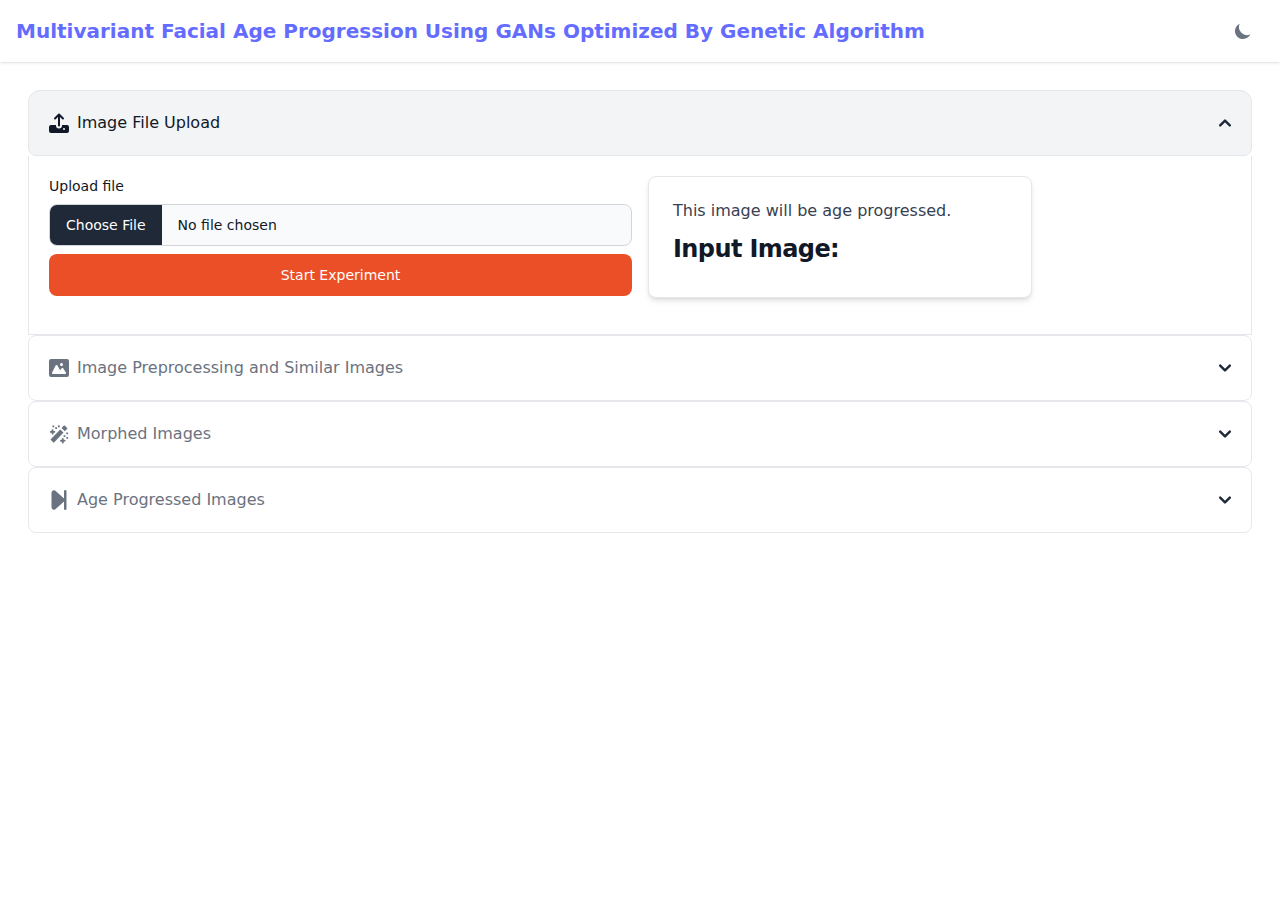
==== commit 030fd972: "Add new vite build" ====
--- a/index.html
+++ b/index.html
@@ -5,7 +5,7 @@
     <link rel="icon" type="image/svg+xml" href="/vite.svg" />
     <meta name="viewport" content="width=device-width, initial-scale=1.0" />
     <title>Multivariant Facial Age Progression Using GANs Optimized By Genetic Algorithm</title>
-    <script type="module" crossorigin src="/assets/index-9b1193bc.js"></script>
+    <script type="module" crossorigin src="/assets/index-913569ce.js"></script>
     <link rel="stylesheet" href="/assets/index-166c7c49.css">
   </head>
   <body class="bg-white dark:bg-gray-800">
